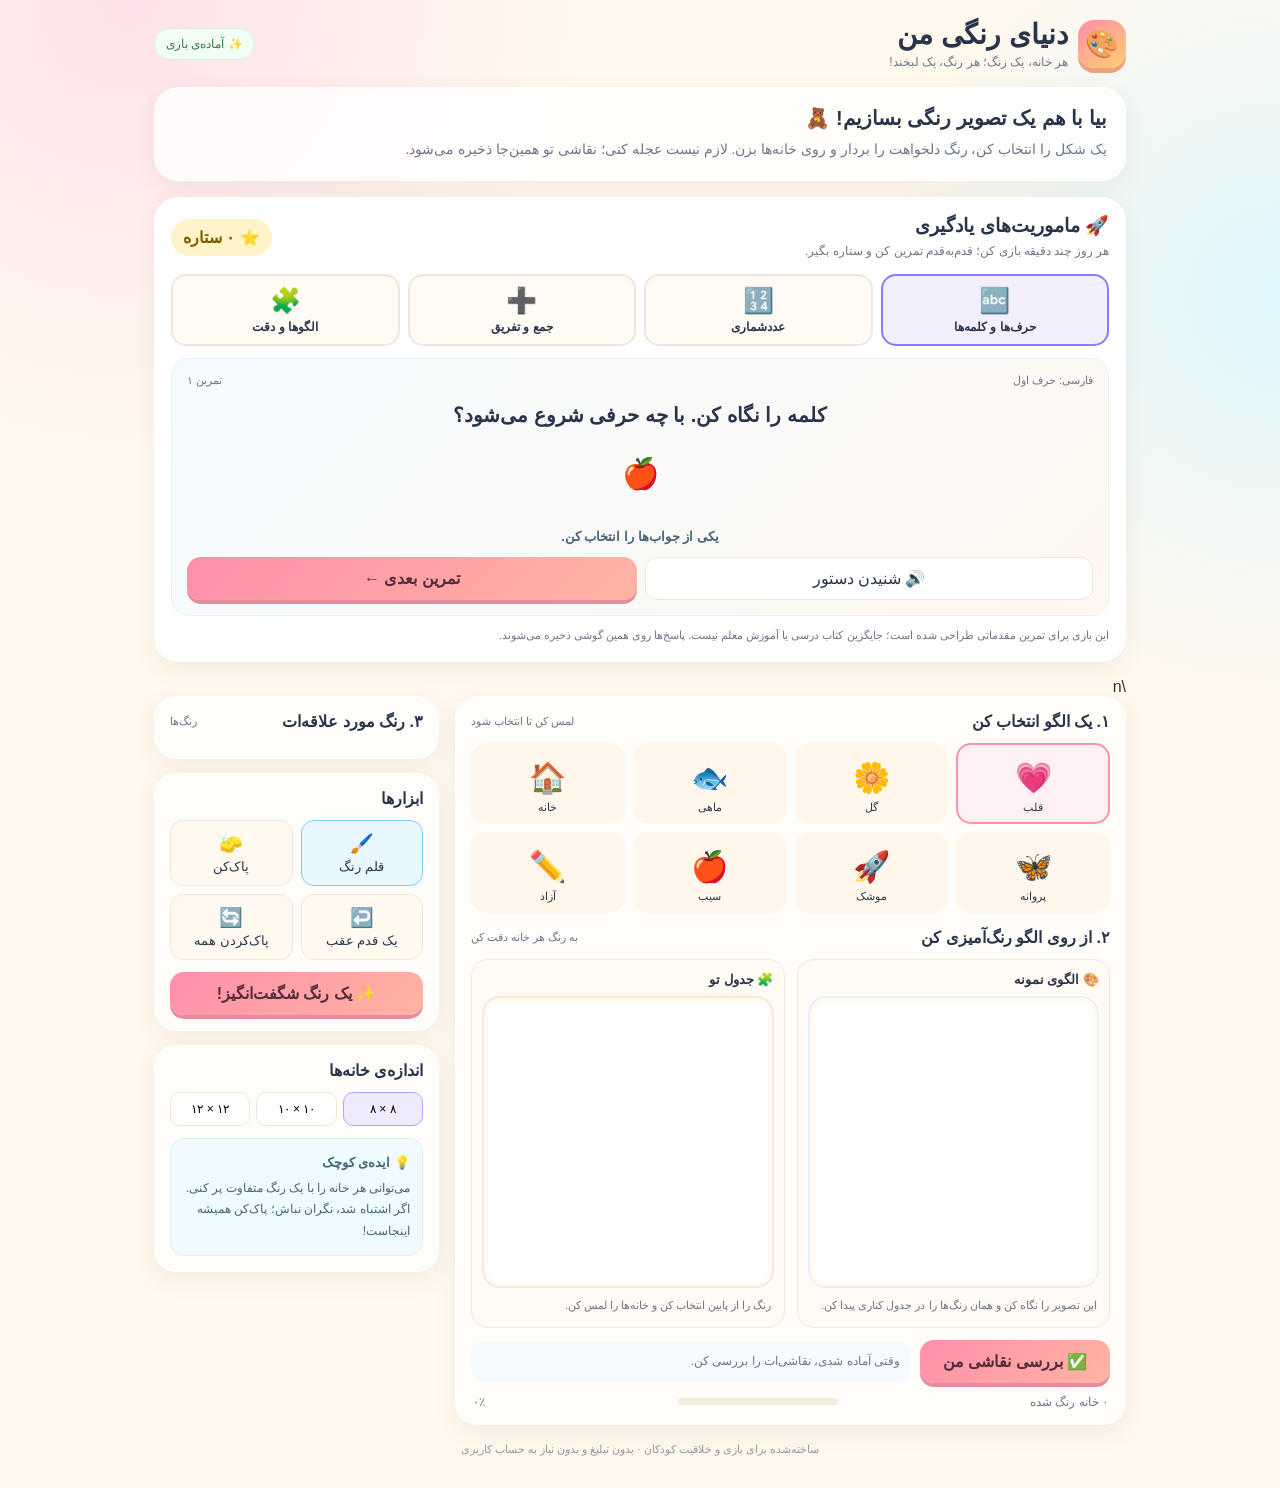
==== index.html @ 8be28f13 "Add first-grade learning missions and feedback" ====
<!doctype html>
<html lang="fa" dir="rtl">
<head>
<meta charset="utf-8">
<meta name="viewport" content="width=device-width,initial-scale=1,viewport-fit=cover">
<meta name="theme-color" content="#fff6e8">
<meta name="description" content="بازی رنگ‌آمیزی پیکسلی برای کودکان؛ ساده، رایگان و قابل استفاده روی گوشی.">
<link rel="manifest" href="./manifest.webmanifest">
<title>دنیای رنگی من | بازی رنگ‌آمیزی</title>
<style>
:root{--ink:#29334a;--muted:#6c7588;--paper:#fffdf8;--pink:#ff7c9c;--yellow:#ffd166;--blue:#70d6ff;--mint:#9be7c4;--purple:#b8a1ff;--line:#f0e6d8;--shadow:0 8px 26px #493d2410}
*{box-sizing:border-box}html{background:#fff6e8}body{margin:0;color:var(--ink);font-family:Tahoma,"Arial",sans-serif;background:radial-gradient(circle at 10% 0%,#ffe2e9 0,transparent 28rem),radial-gradient(circle at 100% 20%,#dff7ff 0,transparent 25rem),#fff8ed;min-height:100vh}
button{font:inherit;cursor:pointer;touch-action:manipulation}button:focus-visible{outline:3px solid #4d9eff;outline-offset:3px}.app{max-width:1000px;margin:auto;padding:18px 14px 32px}
header{display:flex;align-items:center;justify-content:space-between;gap:12px;margin-bottom:18px}.brand{display:flex;align-items:center;gap:10px}.logo{width:48px;height:48px;border-radius:16px;background:linear-gradient(145deg,#ff8eaa,#ffcf70);display:grid;place-items:center;font-size:27px;box-shadow:0 5px 0 #e9a47e}.brand h1{font-size:clamp(19px,4vw,28px);margin:0 0 4px}.brand p{margin:0;font-size:12px;color:var(--muted)}.saved{border:1px solid #d7efdf;background:#f1fff5;color:#35764a;border-radius:999px;padding:8px 11px;font-size:12px;white-space:nowrap}
.hero{background:#ffffffcf;border:1px solid #fff;box-shadow:var(--shadow);border-radius:24px;padding:18px;margin-bottom:16px}.hero h2{margin:0 0 7px;font-size:20px}.hero p{margin:0;color:var(--muted);font-size:14px;line-height:1.8}
.layout{display:grid;grid-template-columns:minmax(0,1fr) 285px;gap:16px;align-items:start}.panel{background:#fffdf9;border:1px solid #fff;box-shadow:var(--shadow);border-radius:22px;padding:15px}.canvas-panel{min-width:0}.section-head{display:flex;align-items:center;justify-content:space-between;gap:8px;margin-bottom:12px}.section-head h3{margin:0;font-size:16px}.small-note{font-size:11px;color:var(--muted)}
.templates{display:grid;grid-template-columns:repeat(4,minmax(0,1fr));gap:8px;margin-bottom:15px}.template{border:2px solid transparent;background:#fff7eb;border-radius:15px;padding:8px 4px;color:var(--ink);min-width:0}.template.active{border-color:#ff91ac;background:#fff0f4}.template .preview{display:grid;place-items:center;font-size:30px;height:42px}.template span{display:block;font-size:11px;margin-top:3px}
.board-wrap{width:min(100%,520px);margin:0 auto;background:#fff;border:2px solid #f4e8da;border-radius:18px;padding:8px;box-shadow:inset 0 0 0 4px #fffaf2}.board{display:grid;grid-template-columns:repeat(8,minmax(0,1fr));gap:3px;aspect-ratio:1;width:100%;touch-action:manipulation;user-select:none}.cell{border:1px solid #e9e5df;border-radius:4px;background:#fff;min-width:0;min-height:0;padding:0;transition:background-color .12s}.cell:active{transform:scale(.94)}.board.grid-10{grid-template-columns:repeat(10,minmax(0,1fr))}.board.grid-12{grid-template-columns:repeat(12,minmax(0,1fr))}.board.grid-12 .cell{border-radius:2px}
.status-row{display:flex;align-items:center;justify-content:space-between;gap:8px;margin:12px 2px 0;color:var(--muted);font-size:12px}.progress{height:7px;background:#f4ecdf;border-radius:99px;overflow:hidden;flex:1;max-width:160px}.progress span{display:block;height:100%;width:0;background:linear-gradient(90deg,#ff8ca7,#ffd166);border-radius:99px;transition:width .2s}
.side{display:grid;gap:14px}.palette{display:grid;grid-template-columns:repeat(4,1fr);gap:9px}.swatch{aspect-ratio:1;border:3px solid #fff;box-shadow:0 0 0 1px #e8e1d7;border-radius:14px;position:relative}.swatch.selected{box-shadow:0 0 0 3px var(--ink);transform:translateY(-2px)}.swatch.selected:after{content:"✓";position:absolute;inset:0;display:grid;place-items:center;font-size:20px;font-weight:bold;color:#fff;text-shadow:0 1px 4px #0008}.swatch.light.selected:after{color:#29334a;text-shadow:none}
.tools{display:grid;grid-template-columns:1fr 1fr;gap:8px}.tool{border:1px solid var(--line);background:#fff9f0;border-radius:13px;padding:11px 7px;font-size:13px;color:var(--ink)}.tool.active{background:#e9f8ff;border-color:#7acdf0}.tool .ico{font-size:19px;display:block;margin-bottom:4px}.primary{border:0;background:linear-gradient(135deg,#ff8fab,#ffb4a2);color:#542b3b;font-weight:bold;border-radius:14px;padding:12px;width:100%;box-shadow:0 4px 0 #e58c9e}.primary:active{transform:translateY(2px);box-shadow:0 2px 0 #e58c9e}.secondary{border:1px solid var(--line);background:#fff;border-radius:12px;padding:10px;color:var(--ink)}.difficulty{display:flex;gap:6px}.difficulty button{flex:1;padding:9px 3px;border:1px solid var(--line);background:#fff;border-radius:10px;font-size:12px}.difficulty button.active{background:#f0eaff;border-color:#b8a1ff}.tip{background:#f0fbff;border:1px solid #d9f1fa;border-radius:14px;padding:12px;font-size:12px;line-height:1.8;color:#426578}.tip b{display:block;font-size:13px;margin-bottom:3px}
.challenge-layout{display:grid;grid-template-columns:1fr 1fr;gap:12px;align-items:start}.sample-card,.puzzle-card{background:#fffaf3;border:1px solid #f2e7d9;border-radius:16px;padding:10px;min-width:0}.sample-title{font-size:13px;font-weight:bold;margin:2px 0 9px}.sample-card p,.puzzle-card p{font-size:11px;line-height:1.7;color:var(--muted);margin:8px 2px 2px}.sample-wrap{background:#fff;border-color:#e6f0ff}.sample-wrap .board{pointer-events:none}.check-row{display:grid;grid-template-columns:minmax(0,190px) 1fr;gap:10px;align-items:center;margin-top:12px}.check-row #checkResult{font-size:12px;line-height:1.7;color:var(--muted);background:#f6fbff;border-radius:12px;padding:10px}.check-row .primary{width:auto}@media(max-width:520px){.challenge-layout{grid-template-columns:1fr}.check-row{grid-template-columns:1fr}.check-row .primary{width:100%}}
footer{text-align:center;font-size:11px;color:#9296a3;margin-top:18px}
@media(max-width:760px){.app{padding:12px 10px 25px}.layout{grid-template-columns:1fr}.side{grid-template-columns:1fr 1fr}.side .panel:first-child{grid-column:1/-1}.palette{grid-template-columns:repeat(8,minmax(0,1fr));gap:7px}.swatch{border-radius:10px}.panel{padding:12px}.hero{padding:15px}.templates{grid-template-columns:repeat(4,minmax(0,1fr))}.brand p{font-size:11px}.saved{font-size:11px;padding:7px 9px}}
@media(max-width:390px){.side{grid-template-columns:1fr}.side .panel:first-child{grid-column:auto}.palette{grid-template-columns:repeat(6,minmax(0,1fr))}.logo{width:42px;height:42px}.saved{white-space:normal;text-align:center;max-width:105px}}
@media(prefers-reduced-motion:reduce){*{transition:none!important}}

.learning{background:#fff;border:1px solid #fff;box-shadow:var(--shadow);border-radius:24px;padding:16px;margin-bottom:16px}
.learning-top{display:flex;align-items:center;justify-content:space-between;gap:10px;margin-bottom:12px}
.learning-top h2{font-size:19px;margin:0 0 4px}.learning-top p{font-size:12px;line-height:1.7;color:var(--muted);margin:0}
.star-count{background:#fff3c9;color:#795b00;border-radius:999px;padding:9px 12px;font-weight:bold;white-space:nowrap}
.activity-tabs{display:grid;grid-template-columns:repeat(4,minmax(0,1fr));gap:8px;margin:12px 0}
.activity-tab{border:2px solid #eee7dc;background:#fffaf3;border-radius:15px;padding:10px 5px;color:var(--ink);font-weight:bold;font-size:12px;min-width:0}
.activity-tab span{display:block;font-size:25px;margin-bottom:5px}.activity-tab.active{border-color:#8b7bff;background:#f3efff}
.activity-box{border-radius:18px;background:linear-gradient(135deg,#f4fbff,#fff7f0);padding:15px;border:1px solid #e7f1f7}
.activity-meta{display:flex;justify-content:space-between;gap:8px;color:var(--muted);font-size:11px;margin-bottom:10px}
.activity-question{font-size:20px;line-height:1.8;font-weight:bold;text-align:center;margin:8px 0 12px}
.activity-visual{min-height:58px;display:flex;justify-content:center;align-items:center;flex-wrap:wrap;gap:5px;font-size:30px;margin:8px auto 14px}
.activity-options{display:grid;grid-template-columns:repeat(3,minmax(0,1fr));gap:9px}
.answer-option{border:2px solid #e6e8f2;background:white;border-radius:14px;min-height:54px;padding:9px 5px;font-size:18px;font-weight:bold;color:var(--ink)}
.answer-option:disabled{opacity:1}.answer-option.correct{background:#e3f8e9;border-color:#55b878}.answer-option.incorrect{background:#fff0ed;border-color:#ff9a86}
.activity-feedback{min-height:40px;text-align:center;font-size:13px;font-weight:bold;line-height:1.8;padding:8px 2px;color:#426578}
.activity-actions{display:flex;gap:8px}.activity-actions button{flex:1}
.learning-foot{font-size:11px;line-height:1.8;color:var(--muted);margin-top:10px}
@media(max-width:520px){.learning{padding:12px}.activity-tabs{grid-template-columns:repeat(2,minmax(0,1fr))}.activity-question{font-size:18px}.activity-options{gap:6px}.answer-option{font-size:16px}.learning-top h2{font-size:17px}.star-count{font-size:12px;padding:8px}}
\n</style>
</head>
<body>
<div class="app">
<header><div class="brand"><div class="logo" aria-hidden="true">🎨</div><div><h1>دنیای رنگی من</h1><p>هر خانه، یک رنگ؛ هر رنگ، یک لبخند!</p></div></div><div class="saved" id="saveStatus" aria-live="polite">✨ آماده‌ی بازی</div></header>
<section class="hero"><h2>بیا با هم یک تصویر رنگی بسازیم! 🧸</h2><p>یک شکل را انتخاب کن، رنگ دلخواهت را بردار و روی خانه‌ها بزن. لازم نیست عجله کنی؛ نقاشی تو همین‌جا ذخیره می‌شود.</p></section>

<section class="learning" aria-labelledby="learnTitle">
 <div class="learning-top"><div><h2 id="learnTitle">🚀 ماموریت‌های یادگیری</h2><p>هر روز چند دقیقه بازی کن؛ قدم‌به‌قدم تمرین کن و ستاره بگیر.</p></div><div class="star-count" id="starCount" aria-live="polite">⭐ ۰ ستاره</div></div>
 <div class="activity-tabs" role="group" aria-label="انتخاب بازی آموزشی">
  <button class="activity-tab active" data-activity="letters"><span>🔤</span>حرف‌ها و کلمه‌ها</button>
  <button class="activity-tab" data-activity="count"><span>🔢</span>عددشماری</button>
  <button class="activity-tab" data-activity="math"><span>➕</span>جمع و تفریق</button>
  <button class="activity-tab" data-activity="pattern"><span>🧩</span>الگوها و دقت</button>
 </div>
 <div class="activity-box">
  <div class="activity-meta"><span id="activityName">فارسی: حرف اول</span><span id="roundText">تمرین ۱</span></div>
  <div class="activity-question" id="activityQuestion">کلمه را نگاه کن. با چه حرفی شروع می‌شود؟</div>
  <div class="activity-visual" id="activityVisual" aria-hidden="true">🍎</div>
  <div class="activity-options" id="activityOptions"></div>
  <div class="activity-feedback" id="activityFeedback" aria-live="polite">یکی از جواب‌ها را انتخاب کن.</div>
  <div class="activity-actions"><button class="secondary" id="speakBtn">🔊 شنیدن دستور</button><button class="primary" id="nextActivityBtn" disabled>تمرین بعدی ←</button></div>
 </div>
 <div class="learning-foot">این بازی برای تمرین مقدماتی طراحی شده است؛ جایگزین کتاب درسی یا آموزش معلم نیست. پاسخ‌ها روی همین گوشی ذخیره می‌شوند.</div>
</section>
\n<div class="layout">
<main class="panel canvas-panel">
<div class="section-head"><h3>۱. یک الگو انتخاب کن</h3><span class="small-note">لمس کن تا انتخاب شود</span></div>
<div class="templates" id="templates">
<button class="template active" data-pattern="heart"><span class="preview">💗</span><span>قلب</span></button>
<button class="template" data-pattern="flower"><span class="preview">🌼</span><span>گل</span></button>
<button class="template" data-pattern="fish"><span class="preview">🐟</span><span>ماهی</span></button>
<button class="template" data-pattern="house"><span class="preview">🏠</span><span>خانه</span></button>
<button class="template" data-pattern="butterfly"><span class="preview">🦋</span><span>پروانه</span></button>
<button class="template" data-pattern="rocket"><span class="preview">🚀</span><span>موشک</span></button>
<button class="template" data-pattern="apple"><span class="preview">🍎</span><span>سیب</span></button>
<button class="template" data-pattern="free"><span class="preview">✏️</span><span>آزاد</span></button>
</div>
<div class="section-head"><h3>۲. از روی الگو رنگ‌آمیزی کن</h3><span class="small-note">به رنگ هر خانه دقت کن</span></div>
<div class="challenge-layout">
 <section class="sample-card"><div class="sample-title">🎨 الگوی نمونه</div><div class="board-wrap sample-wrap"><div class="board" id="sampleBoard" aria-label="الگوی رنگی نمونه"></div></div><p>این تصویر را نگاه کن و همان رنگ‌ها را در جدول کناری پیدا کن.</p></section>
 <section class="puzzle-card"><div class="sample-title">🧩 جدول تو</div><div class="board-wrap"><div class="board" id="board" role="group" aria-label="شبکه رنگ‌آمیزی"></div></div><p>رنگ را از پایین انتخاب کن و خانه‌ها را لمس کن.</p></section>
</div>
<div class="check-row"><button class="primary" id="checkBtn">✅ بررسی نقاشی من</button><div id="checkResult" aria-live="polite">وقتی آماده شدی، نقاشی‌ات را بررسی کن.</div></div>
<div class="status-row"><span id="countText">۰ خانه رنگ شده</span><div class="progress" aria-label="درصد رنگ‌آمیزی"><span id="progress"></span></div><span id="percent">۰٪</span></div>
</main>
<aside class="side">
<section class="panel"><div class="section-head"><h3>۳. رنگ مورد علاقه‌ات</h3><span class="small-note">رنگ‌ها</span></div><div class="palette" id="palette"></div></section>
<section class="panel"><div class="section-head"><h3>ابزارها</h3></div><div class="tools">
<button class="tool active" id="paintTool"><span class="ico">🖌️</span>قلم رنگ</button>
<button class="tool" id="eraserTool"><span class="ico">🧽</span>پاک‌کن</button>
<button class="tool" id="undoBtn"><span class="ico">↩️</span>یک قدم عقب</button>
<button class="tool" id="resetBtn"><span class="ico">🔄</span>پاک‌کردن همه</button>
</div><div style="height:12px"></div><button class="primary" id="surpriseBtn">✨ یک رنگ شگفت‌انگیز!</button></section>
<section class="panel"><div class="section-head"><h3>اندازه‌ی خانه‌ها</h3></div><div class="difficulty" id="sizes"><button data-size="8" class="active">۸ × ۸</button><button data-size="10">۱۰ × ۱۰</button><button data-size="12">۱۲ × ۱۲</button></div><div style="height:12px"></div><div class="tip"><b>💡 ایده‌ی کوچک</b>می‌توانی هر خانه را با یک رنگ متفاوت پر کنی. اگر اشتباه شد، نگران نباش؛ پاک‌کن همیشه اینجاست!</div></section>
</aside>
</div>
<footer>ساخته‌شده برای بازی و خلاقیت کودکان · بدون تبلیغ و بدون نیاز به حساب کاربری</footer>
</div>
<script>
(function(){
'use strict';
const colors=[['#ff5d73','قرمز'],['#ff914d','نارنجی'],['#ffd166','زرد'],['#70d6a3','سبز'],['#4ecdc4','فیروزه‌ای'],['#65a9ff','آبی'],['#8b7bff','بنفش'],['#ff8fc7','صورتی'],['#a66b45','قهوه‌ای'],['#29334a','سرمه‌ای'],['#ffffff','سفید'],['#b8c0cc','خاکستری']];
const $=id=>document.getElementById(id), board=$('board');
let size=8, pattern='heart', selected=colors[0][0], erasing=false, cells=[], history=[], currentMask=[], targetColors=[];
const key='kidsColoringGame.v1';
const patterns={
heart:['..XX..XX.','XXXXXXXXX','.XXXXXXX.','..XXXXX..','...XXX...','....X....'],
flower:['...X....','..XXX...','.XXXXX..','..XXX...','...X....','..XXX...','..X.X...'],
fish:['...XX...','..XXXXXX','.XXXXXXXX','XXXXXXXXX','.XXXXXXXX','..XXXXXX','...XX...'],
house:['...XX...','..XXXX..','.XXXXXX.','XXXXXXXX','XX.XX.XX','XX.XX.XX','XXXXXXXX'],
butterfly:['XX....XX.','XXX..XXX.','.XXXXXX..','..XXXX...','.XXXXXX..','XXX..XXX.','XX....XX.'],
rocket:['...XX...','..XXXX..','..XXXX..','..XXXX..','..XXXX..','.XXXXXX.','XX.XX.XX'],
apple:['..XXXX..','.XXXXXX.','XXXXXXXX','XXXXXXXX','.XXXXXX.','..XXXX..','...XX...']
};
function makeMask(name,n){
 const mask=Array(n*n).fill(false);
 if(name==='free')return mask;
 const rows=patterns[name]||patterns.heart, h=rows.length, w=Math.max(...rows.map(r=>r.length));
 const scale=Math.min((n-2)/h,(n-2)/w), hh=Math.max(1,Math.round(h*scale)), ww=Math.max(1,Math.round(w*scale));
 const top=Math.floor((n-hh)/2), left=Math.floor((n-ww)/2);
 for(let y=0;y<hh;y++)for(let x=0;x<ww;x++){
  const sy=Math.min(h-1,Math.floor(y*h/hh)),sx=Math.min(w-1,Math.floor(x*w/ww));
  if(rows[sy][sx]==='X')mask[(top+y)*n+left+x]=true;
 }
 return mask;
}
function targetColor(name,x,y,n,inside){
 if(!inside)return '#fff0df';
 const u=x/(n-1),v=y/(n-1);
 if(name==='heart')return v<.34?'#ff8fc7':'#ff5d73';
 if(name==='flower'){if(v>.65)return '#70d6a3';if(v>.28&&v<.58&&u>.34&&u<.66)return '#ffd166';return '#ff8fc7'}
 if(name==='fish'){if(u<.24)return '#ff914d';if(v>.35&&v<.58&&u>.48)return '#65a9ff';return '#4ecdc4'}
 if(name==='house'){if(v<.34)return '#ff5d73';if(v>.68&&u>.38&&u<.63)return '#a66b45';if(v>.38&&((u>.18&&u<.36)||(u>.66&&u<.84)))return '#65a9ff';return '#ffd166'}
 if(name==='butterfly'){if(u>.42&&u<.58)return '#ffd166';return v<.5?'#b8a1ff':'#ff8fc7'}
 if(name==='rocket'){if(v<.22)return '#ff5d73';if(v>.78)return '#ff914d';return '#65a9ff'}
 if(name==='apple'){if(v<.22&&u>.42&&u<.64)return '#70d6a3';if(v<.2)return '#a66b45';return '#ff5d73'}
 return '#ffffff';
}
function baseColor(i){return pattern==='free'||currentMask[i]?'#ffffff':'#fff0df'}
function baseBorder(i){return pattern==='free'||currentMask[i]?'#e9e5df':'#f5e5d2'}
function buildBoard(restore){
 size=Number(size);board.innerHTML='';board.className='board'+(size===10?' grid-10':size===12?' grid-12':'');
 const sample=$('sampleBoard');sample.innerHTML='';sample.className='board'+(size===10?' grid-10':size===12?' grid-12':'');
 const mask=makeMask(pattern,size), stored=restore?loadSaved():null;currentMask=mask;
 targetColors=Array.from({length:size*size},(_,i)=>targetColor(pattern,i%size,Math.floor(i/size),size,mask[i]));
 for(let i=0;i<size*size;i++){const s=document.createElement('div');s.className='cell';s.style.backgroundColor=targetColors[i];s.style.borderColor=mask[i]?'#ffffff':'#f5e5d2';sample.appendChild(s);}
 cells=Array(size*size).fill('#ffffff');
 if(stored&&stored.size===size&&stored.pattern===pattern&&stored.cells.length===cells.length)cells=stored.cells;
 for(let i=0;i<size*size;i++){
  const b=document.createElement('button');b.type='button';b.className='cell';b.dataset.i=i;
  b.setAttribute('aria-label','خانه '+(i+1)+(mask[i]?' از الگوی شکل':''));
  b.style.backgroundColor=cells[i]!=='#ffffff'?cells[i]:baseColor(i);b.style.borderColor=cells[i]!=='#ffffff'?'#ffffff':baseBorder(i);
  b.addEventListener('click',()=>paint(i));board.appendChild(b);
 }
 updateStats();save(false);
}
function paint(i){
 const next=erasing?'#ffffff':selected, old=cells[i];if(old===next)return;
 history.push({i,old});if(history.length>100)history.shift();
 cells[i]=next;const el=board.children[i];el.style.backgroundColor=next==='#ffffff'?baseColor(i):next;el.style.borderColor=next==='#ffffff'?baseBorder(i):'#ffffff';
 updateStats();save(true);
}
function updateStats(){
 const n=cells.filter(c=>c!=='#ffffff').length,p=Math.round(n/cells.length*100);
 $('countText').textContent=n.toLocaleString('fa-IR')+' خانه رنگ شده';
 $('percent').textContent=p.toLocaleString('fa-IR')+'٪';$('progress').style.width=p+'%';
}
function save(show){try{localStorage.setItem(key,JSON.stringify({size,pattern,cells}));if(show)$('saveStatus').textContent='💾 نقاشی ذخیره شد';}catch(e){$('saveStatus').textContent='نقاشی آماده است';}}
function loadSaved(){try{return JSON.parse(localStorage.getItem(key)||'null')}catch(e){return null}}
function setPattern(name){
 pattern=name;document.querySelectorAll('.template').forEach(b=>b.classList.toggle('active',b.dataset.pattern===name));
 history=[];buildBoard(false);
}
function chooseColor(hex){
 selected=hex;erasing=false;$('paintTool').classList.add('active');$('eraserTool').classList.remove('active');
 document.querySelectorAll('.swatch').forEach(b=>b.classList.toggle('selected',b.dataset.color===hex));
}
colors.forEach((c,i)=>{const b=document.createElement('button');b.className='swatch'+(i===10?' light':'');b.style.backgroundColor=c[0];b.dataset.color=c[0];b.title=c[1];b.setAttribute('aria-label','رنگ '+c[1]);b.addEventListener('click',()=>chooseColor(c[0]));$('palette').appendChild(b)});
document.querySelectorAll('.template').forEach(b=>b.addEventListener('click',()=>setPattern(b.dataset.pattern)));
$('paintTool').addEventListener('click',()=>{erasing=false;$('paintTool').classList.add('active');$('eraserTool').classList.remove('active')});
$('eraserTool').addEventListener('click',()=>{erasing=true;$('eraserTool').classList.add('active');$('paintTool').classList.remove('active')});
$('undoBtn').addEventListener('click',()=>{const last=history.pop();if(!last)return;cells[last.i]=last.old;const el=board.children[last.i];el.style.backgroundColor=last.old==='#ffffff'?baseColor(last.i):last.old;el.style.borderColor=last.old==='#ffffff'?baseBorder(last.i):'#ffffff';updateStats();save(true)});
$('resetBtn').addEventListener('click',()=>{if(!confirm('همه‌ی رنگ‌ها پاک شوند؟'))return;history=[];cells=Array(size*size).fill('#ffffff');Array.from(board.children).forEach((el,i)=>{el.style.backgroundColor=baseColor(i);el.style.borderColor=baseBorder(i)});updateStats();save(true)});
$('checkBtn').addEventListener('click',()=>{
 if(pattern==='free'){$('checkResult').textContent='برای تمرین با الگوی رنگی، یکی از شکل‌ها را انتخاب کن.';return}
 let correct=0,total=0,wrong=[];
 for(let i=0;i<cells.length;i++){if(!currentMask[i])continue;total++;if(cells[i].toLowerCase()===targetColors[i].toLowerCase())correct++;else wrong.push(i)}
 const pct=total?Math.round(correct/total*100):0;
 $('checkResult').textContent=pct===100?'آفرین! 🎉 همه‌ی خانه‌ها دقیقاً مثل الگو هستند!':('خیلی خوب تلاش کردی! '+correct.toLocaleString('fa-IR')+' خانه از '+total.toLocaleString('fa-IR')+' خانه درست است ('+pct.toLocaleString('fa-IR')+'٪). خانه‌های '+wrong.length.toLocaleString('fa-IR')+'تایی را دوباره با نمونه مقایسه کن.');
 wrong.forEach(i=>{const el=board.children[i];el.style.outline='2px solid #ff8c42';el.style.outlineOffset='-2px'});setTimeout(()=>Array.from(board.children).forEach(el=>el.style.outline=''),1800);
});
$('surpriseBtn').addEventListener('click',()=>{const c=colors[Math.floor(Math.random()*colors.length)][0];chooseColor(c);$('saveStatus').textContent='🎉 رنگ تازه انتخاب شد!'});
document.querySelectorAll('#sizes button').forEach(b=>b.addEventListener('click',()=>{size=Number(b.dataset.size);document.querySelectorAll('#sizes button').forEach(x=>x.classList.toggle('active',x===b));history=[];buildBoard(false)}));

/* Learning activities: Persian letters, number sense, early arithmetic and patterns. */
const activityData={
 letters:[
  {q:'کلمه با چه حرفی شروع می‌شود؟',visual:'🍎 سیب',options:['س','م','ب'],answer:'س',explain:'آفرین! سیب با حرف «س» شروع می‌شود.'},
  {q:'کلمه با چه حرفی شروع می‌شود؟',visual:'🌙 ماه',options:['خ','م','گ'],answer:'م',explain:'درست است؛ ماه با «م» شروع می‌شود.'},
  {q:'کلمه با چه حرفی شروع می‌شود؟',visual:'🌹 گل',options:['گ','آ','ن'],answer:'گ',explain:'عالی! گل با «گ» شروع می‌شود.'},
  {q:'کلمه با چه حرفی شروع می‌شود؟',visual:'🏠 خانه',options:['خ','د','س'],answer:'خ',explain:'درست است؛ خانه با «خ» شروع می‌شود.'},
  {q:'کلمه با چه حرفی شروع می‌شود؟',visual:'💧 آب',options:['ا','ب','م'],answer:'ا',explain:'آفرین! آب با صدای آغازین «آ» نوشته می‌شود.'},
  {q:'کلمه با چه حرفی شروع می‌شود؟',visual:'🍌 موز',options:['ز','م','و'],answer:'م',explain:'درست است؛ موز با «م» شروع می‌شود.'}
 ],
 count:[
  {q:'چند تا ستاره می‌بینی؟',visual:'⭐ ⭐ ⭐',options:['۲','۳','۴'],answer:'۳',explain:'بیا بشماریم: یک، دو، سه؛ پس جواب ۳ است.'},
  {q:'چند تا سیب می‌بینی؟',visual:'🍎 🍎 🍎 🍎',options:['۳','۵','۴'],answer:'۴',explain:'چهار سیب داریم. یکی‌یکی شمردیم.'},
  {q:'چند تا ماهی می‌بینی؟',visual:'🐟 🐟',options:['۱','۲','۳'],answer:'۲',explain:'درست است؛ دو ماهی داریم.'},
  {q:'چند تا گل می‌بینی؟',visual:'🌼 🌼 🌼 🌼 🌼',options:['۵','۴','۶'],answer:'۵',explain:'آفرین! پنج گل را شمردی.'},
  {q:'چند تا توپ می‌بینی؟',visual:'⚽ ⚽ ⚽ ⚽ ⚽ ⚽',options:['۶','۵','۷'],answer:'۶',explain:'درست است؛ شش توپ داریم.'},
  {q:'چند تا قلب می‌بینی؟',visual:'❤️ ❤️ ❤️ ❤️',options:['۲','۴','۳'],answer:'۴',explain:'چهار قلب؛ عالی شمردی!'}
 ],
 math:[
  {q:'۲ + ۱ چند می‌شود؟',visual:'🍓 🍓  +  🍓',options:['۲','۳','۴'],answer:'۳',explain:'دو توت داریم و یکی دیگر اضافه می‌کنیم؛ می‌شود سه.'},
  {q:'۳ + ۲ چند می‌شود؟',visual:'🐞 🐞 🐞  +  🐞 🐞',options:['۴','۵','۶'],answer:'۵',explain:'سه تا را با دو تای دیگر می‌شماریم: چهار، پنج.'},
  {q:'۴ − ۱ چند می‌شود؟',visual:'🎈 🎈 🎈 🎈  →  🎈',options:['۲','۳','۴'],answer:'۳',explain:'از چهار بادکنک یکی را کم کنیم، سه تا می‌ماند.'},
  {q:'۵ − ۲ چند می‌شود؟',visual:'🍪 🍪 🍪 🍪 🍪',options:['۲','۳','۴'],answer:'۳',explain:'پنج شیرینی داریم؛ دو تا را کنار می‌گذاریم، سه تا می‌ماند.'},
  {q:'۱ + ۳ چند می‌شود؟',visual:'🧸 + 🧸 🧸 🧸',options:['۳','۴','۵'],answer:'۴',explain:'یک عروسک به‌اضافه سه عروسک می‌شود چهار.'},
  {q:'۶ − ۲ چند می‌شود؟',visual:'🐠 🐠 🐠 🐠 🐠 🐠',options:['۳','۴','۵'],answer:'۴',explain:'شش ماهی بود؛ دو تا کم شد و چهار تا ماند.'}
 ],
 pattern:[
  {q:'جای خالی را پیدا کن. بعد از چه چیزی می‌آید؟',visual:'🔴 🔵 🔴 🔵 ❓',options:['🔴','🔵','🟢'],answer:'🔴',explain:'قرمز و آبی یکی‌درمیان تکرار می‌شوند؛ بعدی قرمز است.'},
  {q:'الگو را ادامه بده.',visual:'🐱 🐶 🐱 🐶 ❓',options:['🐱','🐶','🐰'],answer:'🐱',explain:'گربه، سگ، گربه، سگ؛ پس بعدی گربه است.'},
  {q:'کدام شکل بعدی است؟',visual:'⭐ ⭐ 🌙 ⭐ ⭐ ❓',options:['🌙','⭐','☀️'],answer:'🌙',explain:'دو ستاره و یک ماه تکرار می‌شود؛ پس ماه می‌آید.'},
  {q:'الگو را کامل کن.',visual:'🍎 🍎 🍐 🍎 🍎 ❓',options:['🍎','🍐','🍌'],answer:'🍐',explain:'دو سیب و یک گلابی تکرار می‌شود؛ بعدی گلابی است.'},
  {q:'به ترتیب رنگ‌ها دقت کن.',visual:'🟡 🟢 🟡 🟢 ❓',options:['🟢','🟡','🔵'],answer:'🟡',explain:'زرد و سبز یکی‌درمیان می‌آیند؛ بعدی زرد است.'},
  {q:'چه چیزی جای خالی را پر می‌کند؟',visual:'🔺 🔵 🔺 🔵 ❓',options:['🔺','🔵','🟦'],answer:'🔺',explain:'مثلث و دایره یکی‌درمیان تکرار می‌شوند؛ بعدی مثلث است.'}
 ]
};
let activeActivity='letters', activityIndex=0, activityAnswered=false;
let learningProgress={stars:0,done:0};
try{learningProgress=Object.assign(learningProgress,JSON.parse(localStorage.getItem('kidsLearningProgress.v1')||'{}'))}catch(e){}
function shuffleOptions(arr){return arr.slice().sort(()=>Math.random()-.5)}
function saveLearning(){try{localStorage.setItem('kidsLearningProgress.v1',JSON.stringify(learningProgress))}catch(e){} $('starCount').textContent='⭐ '+Number(learningProgress.stars||0).toLocaleString('fa-IR')+' ستاره'}
function renderActivity(){
 const list=activityData[activeActivity];activityIndex=activityIndex%list.length;activityAnswered=false;
 const item=list[activityIndex];$('activityName').textContent=({letters:'فارسی: حرف و کلمه',count:'ریاضی: عددشماری',math:'ریاضی: جمع و تفریق',pattern:'دقت: الگوها'})[activeActivity];
 $('roundText').textContent='تمرین '+(activityIndex+1).toLocaleString('fa-IR')+' از '+list.length.toLocaleString('fa-IR');
 $('activityQuestion').textContent=item.q;$('activityVisual').textContent=item.visual;$('activityFeedback').textContent='با دقت نگاه کن و جواب درست را انتخاب کن.';$('nextActivityBtn').disabled=true;
 const wrap=$('activityOptions');wrap.innerHTML='';
 shuffleOptions(item.options).forEach(option=>{const b=document.createElement('button');b.className='answer-option';b.textContent=option;b.addEventListener('click',()=>answerActivity(b,option,item));wrap.appendChild(b)});
}
function answerActivity(button,option,item){
 if(activityAnswered)return;activityAnswered=true;
 const correct=option===item.answer;
 Array.from($('activityOptions').children).forEach(b=>{b.disabled=true;if(b.textContent===item.answer)b.classList.add('correct');else if(b===button&&!correct)b.classList.add('incorrect')});
 if(correct){learningProgress.stars=Number(learningProgress.stars||0)+1;learningProgress.done=Number(learningProgress.done||0)+1;$('activityFeedback').textContent=item.explain+' ⭐ یک ستاره گرفتی!';}
 else{$('activityFeedback').textContent='اشکالی ندارد؛ جواب درست «'+item.answer+'» است. '+item.explain;}
 saveLearning();$('nextActivityBtn').disabled=false;
}
document.querySelectorAll('.activity-tab').forEach(b=>b.addEventListener('click',()=>{activeActivity=b.dataset.activity;document.querySelectorAll('.activity-tab').forEach(x=>x.classList.toggle('active',x===b));activityIndex=0;renderActivity()}));
$('nextActivityBtn').addEventListener('click',()=>{activityIndex=(activityIndex+1)%activityData[activeActivity].length;renderActivity()});
$('speakBtn').addEventListener('click',()=>{const textToSay=$('activityQuestion').textContent+' '+$('activityVisual').textContent; if('speechSynthesis' in window){try{window.speechSynthesis.cancel();const utterance=new SpeechSynthesisUtterance(textToSay);utterance.lang='fa-IR';utterance.rate=.82;window.speechSynthesis.speak(utterance);$('activityFeedback').textContent='دستور با صدای دستگاه پخش می‌شود؛ اگر صدایی نشنیدی، از متن کمک بگیر.'}catch(e){$('activityFeedback').textContent='خواندن صوتی در این دستگاه پشتیبانی نمی‌شود؛ دستور روی صفحه است.'}}else{$('activityFeedback').textContent='خواندن صوتی در این دستگاه پشتیبانی نمی‌شود؛ دستور روی صفحه است.'}});
saveLearning();renderActivity();
\nconst old=loadSaved();if(old&&Number.isInteger(old.size)&&[8,10,12].includes(old.size)){size=old.size;if(old.pattern&&['heart','flower','fish','house','butterfly','rocket','apple','free'].includes(old.pattern))pattern=old.pattern;document.querySelectorAll('#sizes button').forEach(b=>b.classList.toggle('active',Number(b.dataset.size)===size));document.querySelectorAll('.template').forEach(b=>b.classList.toggle('active',b.dataset.pattern===pattern));}
chooseColor(selected);buildBoard(true);
})();
if ('serviceWorker' in navigator && location.protocol.startsWith('http')) { window.addEventListener('load', () => navigator.serviceWorker.register('./sw.js').catch(() => {})); }
</script>
</body>
</html>
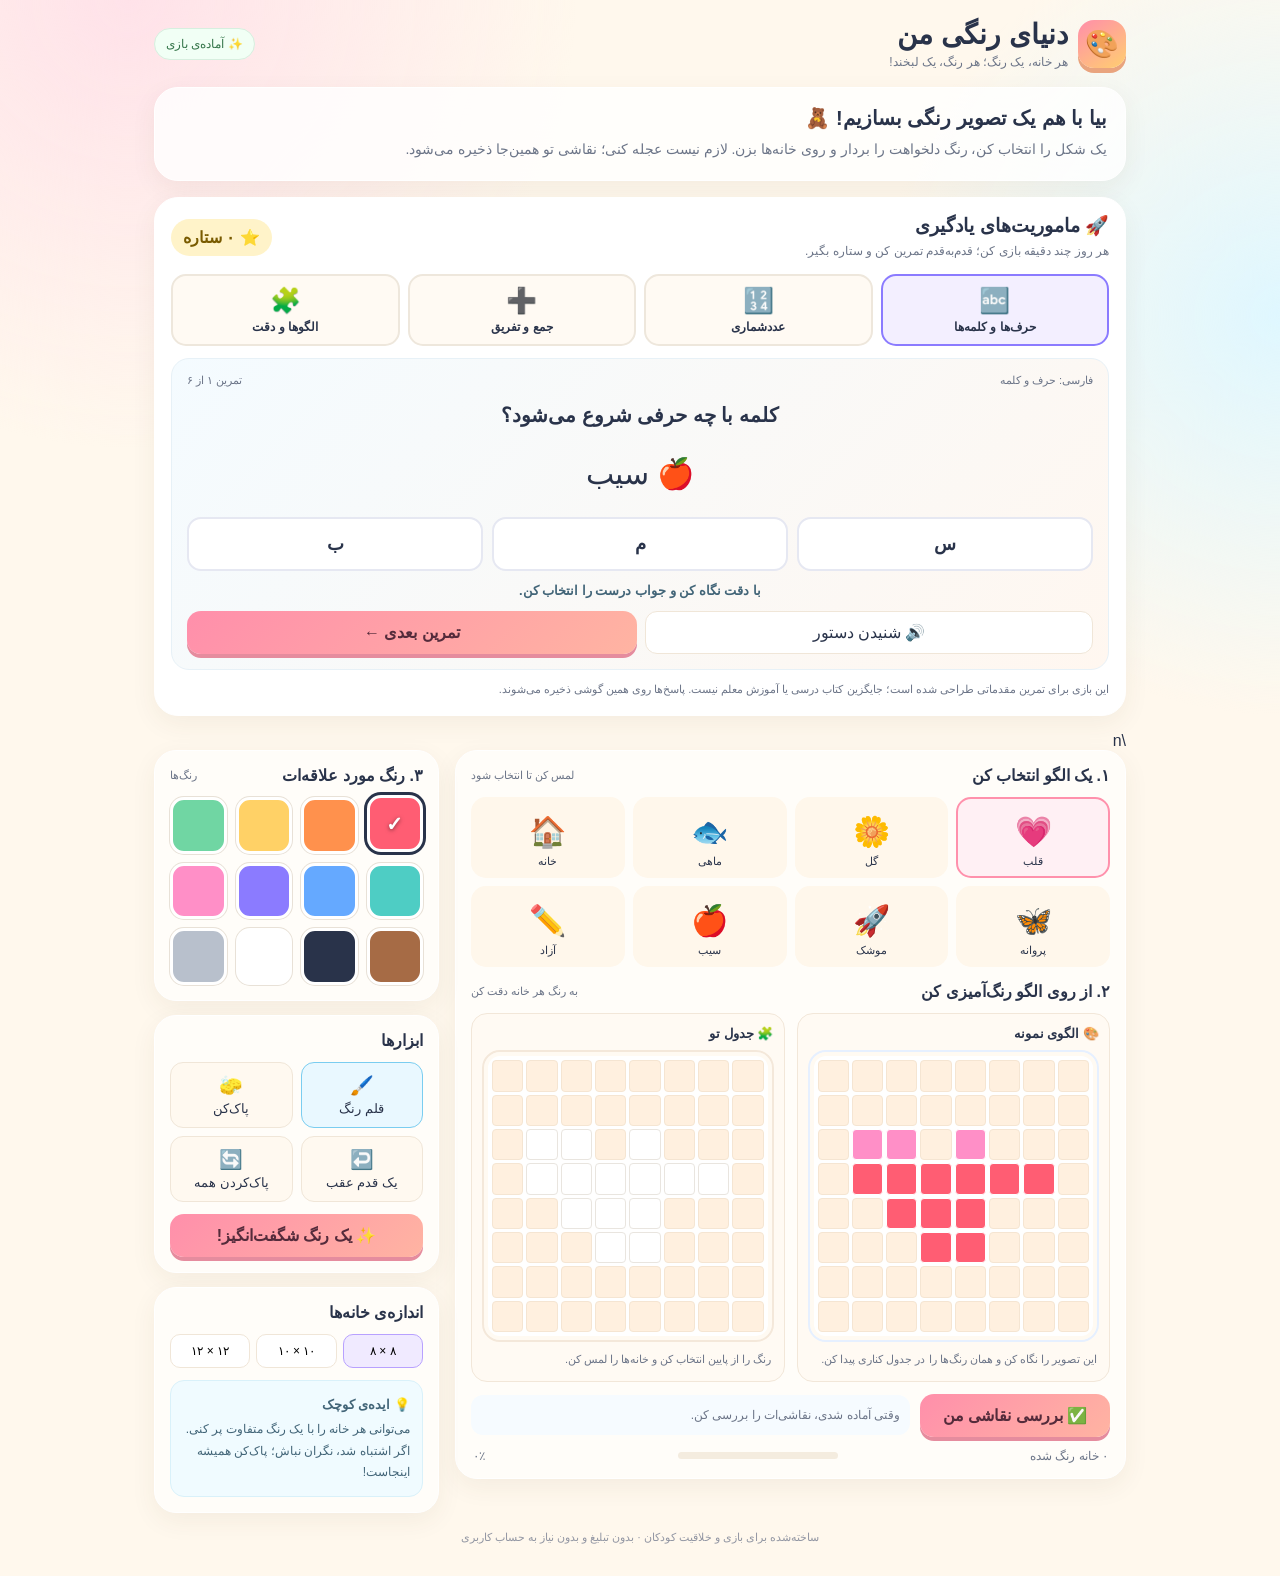
==== commit 81ae7d96: "Fix learning activity script syntax" ====
--- a/index.html
+++ b/index.html
@@ -258,7 +258,8 @@
 $('nextActivityBtn').addEventListener('click',()=>{activityIndex=(activityIndex+1)%activityData[activeActivity].length;renderActivity()});
 $('speakBtn').addEventListener('click',()=>{const textToSay=$('activityQuestion').textContent+' '+$('activityVisual').textContent; if('speechSynthesis' in window){try{window.speechSynthesis.cancel();const utterance=new SpeechSynthesisUtterance(textToSay);utterance.lang='fa-IR';utterance.rate=.82;window.speechSynthesis.speak(utterance);$('activityFeedback').textContent='دستور با صدای دستگاه پخش می‌شود؛ اگر صدایی نشنیدی، از متن کمک بگیر.'}catch(e){$('activityFeedback').textContent='خواندن صوتی در این دستگاه پشتیبانی نمی‌شود؛ دستور روی صفحه است.'}}else{$('activityFeedback').textContent='خواندن صوتی در این دستگاه پشتیبانی نمی‌شود؛ دستور روی صفحه است.'}});
 saveLearning();renderActivity();
-\nconst old=loadSaved();if(old&&Number.isInteger(old.size)&&[8,10,12].includes(old.size)){size=old.size;if(old.pattern&&['heart','flower','fish','house','butterfly','rocket','apple','free'].includes(old.pattern))pattern=old.pattern;document.querySelectorAll('#sizes button').forEach(b=>b.classList.toggle('active',Number(b.dataset.size)===size));document.querySelectorAll('.template').forEach(b=>b.classList.toggle('active',b.dataset.pattern===pattern));}
+
+const old=loadSaved();if(old&&Number.isInteger(old.size)&&[8,10,12].includes(old.size)){size=old.size;if(old.pattern&&['heart','flower','fish','house','butterfly','rocket','apple','free'].includes(old.pattern))pattern=old.pattern;document.querySelectorAll('#sizes button').forEach(b=>b.classList.toggle('active',Number(b.dataset.size)===size));document.querySelectorAll('.template').forEach(b=>b.classList.toggle('active',b.dataset.pattern===pattern));}
 chooseColor(selected);buildBoard(true);
 })();
 if ('serviceWorker' in navigator && location.protocol.startsWith('http')) { window.addEventListener('load', () => navigator.serviceWorker.register('./sw.js').catch(() => {})); }
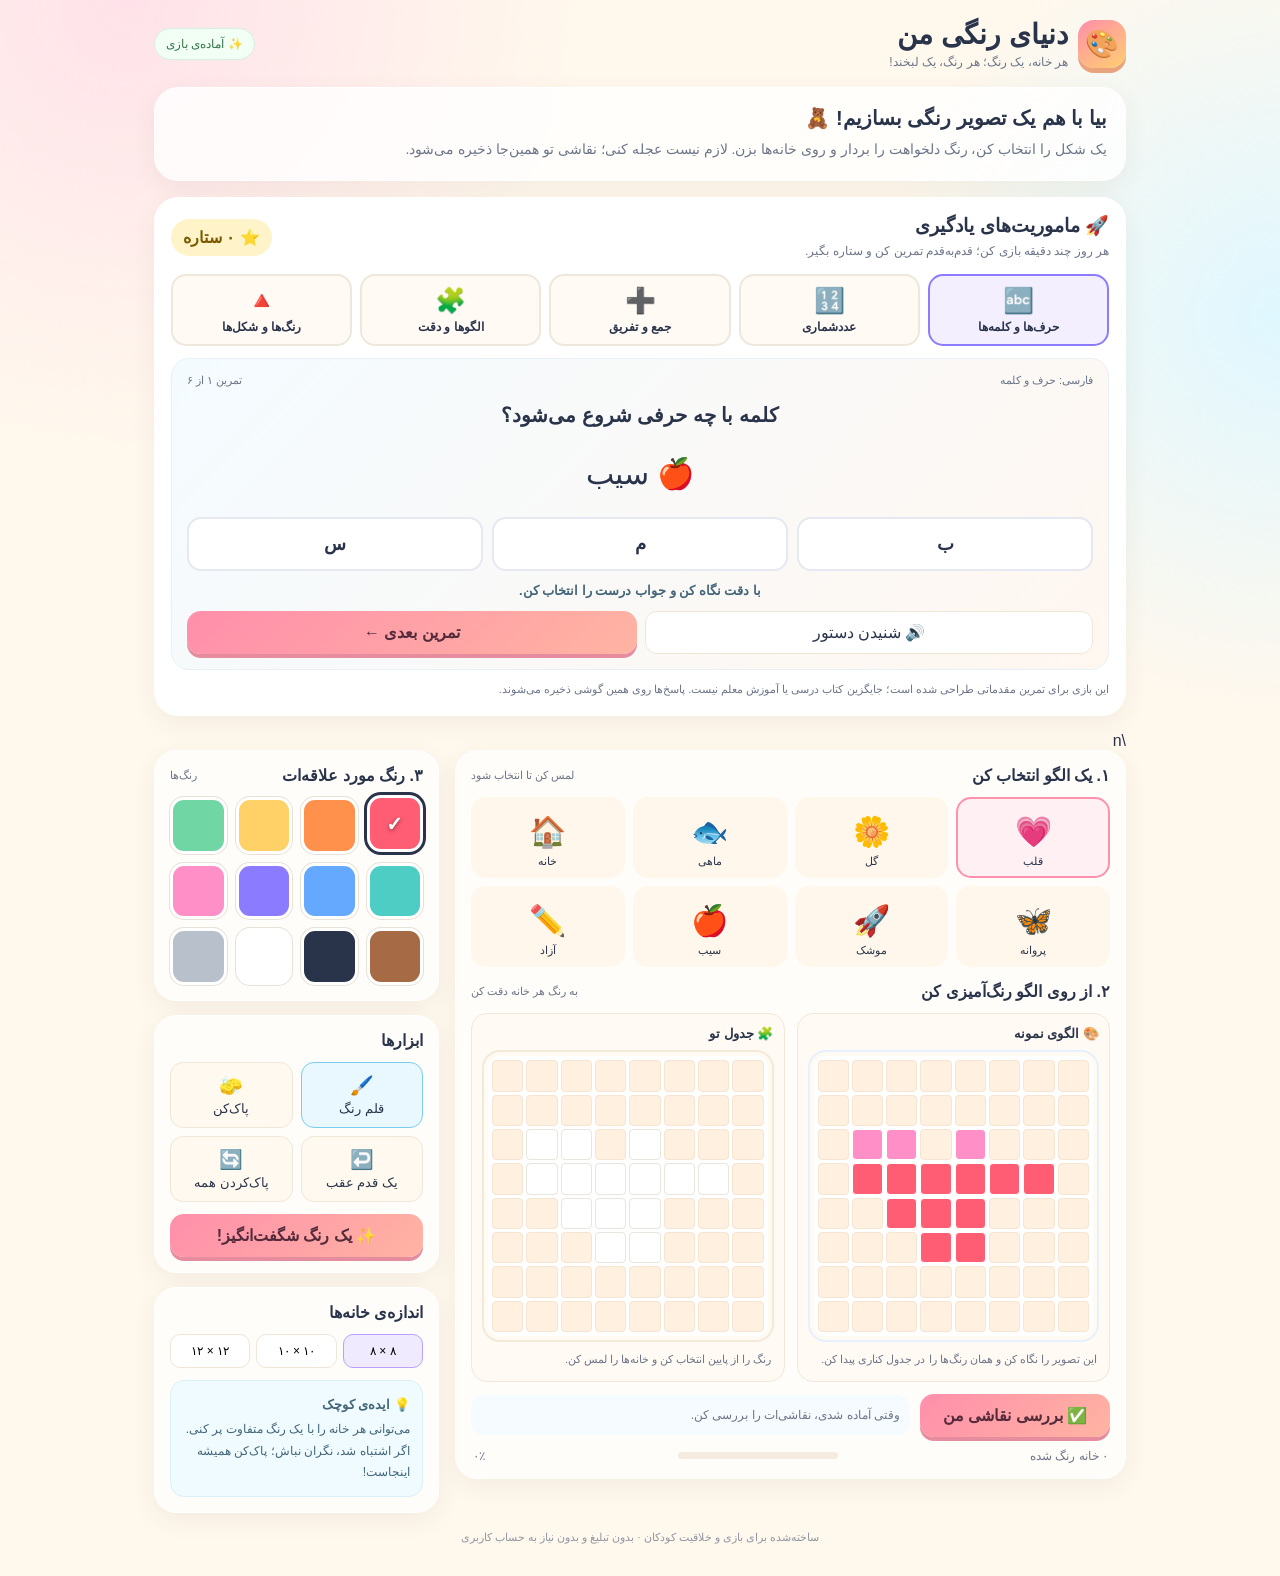
==== commit c4ebd0a6: "Add color and shape recognition activity" ====
--- a/index.html
+++ b/index.html
@@ -29,7 +29,7 @@
 .learning-top{display:flex;align-items:center;justify-content:space-between;gap:10px;margin-bottom:12px}
 .learning-top h2{font-size:19px;margin:0 0 4px}.learning-top p{font-size:12px;line-height:1.7;color:var(--muted);margin:0}
 .star-count{background:#fff3c9;color:#795b00;border-radius:999px;padding:9px 12px;font-weight:bold;white-space:nowrap}
-.activity-tabs{display:grid;grid-template-columns:repeat(4,minmax(0,1fr));gap:8px;margin:12px 0}
+.activity-tabs{display:grid;grid-template-columns:repeat(5,minmax(0,1fr));gap:8px;margin:12px 0}
 .activity-tab{border:2px solid #eee7dc;background:#fffaf3;border-radius:15px;padding:10px 5px;color:var(--ink);font-weight:bold;font-size:12px;min-width:0}
 .activity-tab span{display:block;font-size:25px;margin-bottom:5px}.activity-tab.active{border-color:#8b7bff;background:#f3efff}
 .activity-box{border-radius:18px;background:linear-gradient(135deg,#f4fbff,#fff7f0);padding:15px;border:1px solid #e7f1f7}
@@ -57,6 +57,7 @@
   <button class="activity-tab" data-activity="count"><span>🔢</span>عددشماری</button>
   <button class="activity-tab" data-activity="math"><span>➕</span>جمع و تفریق</button>
   <button class="activity-tab" data-activity="pattern"><span>🧩</span>الگوها و دقت</button>
+  <button class="activity-tab" data-activity="shapes"><span>🔺</span>رنگ‌ها و شکل‌ها</button>
  </div>
  <div class="activity-box">
   <div class="activity-meta"><span id="activityName">فارسی: حرف اول</span><span id="roundText">تمرین ۱</span></div>
@@ -231,6 +232,14 @@
   {q:'الگو را کامل کن.',visual:'🍎 🍎 🍐 🍎 🍎 ❓',options:['🍎','🍐','🍌'],answer:'🍐',explain:'دو سیب و یک گلابی تکرار می‌شود؛ بعدی گلابی است.'},
   {q:'به ترتیب رنگ‌ها دقت کن.',visual:'🟡 🟢 🟡 🟢 ❓',options:['🟢','🟡','🔵'],answer:'🟡',explain:'زرد و سبز یکی‌درمیان می‌آیند؛ بعدی زرد است.'},
   {q:'چه چیزی جای خالی را پر می‌کند؟',visual:'🔺 🔵 🔺 🔵 ❓',options:['🔺','🔵','🟦'],answer:'🔺',explain:'مثلث و دایره یکی‌درمیان تکرار می‌شوند؛ بعدی مثلث است.'}
+ ],
+ shapes:[
+  {q:'کدام رنگ زرد است؟',visual:'🟡 🔵 🔴',options:['🟡','🔵','🔴'],answer:'🟡',explain:'درست است؛ دایره‌ی زرد را پیدا کردی.'},
+  {q:'کدام شکل سه ضلع دارد؟',visual:'🔺 ⚪ 🟦',options:['🔺','⚪','🟦'],answer:'🔺',explain:'مثلث سه ضلع دارد. دایره گوشه ندارد.'},
+  {q:'کدام شکل گرد است؟',visual:'🟥 ⚪ 🔺',options:['🟥','⚪','🔺'],answer:'⚪',explain:'آفرین! دایره گرد است.'},
+  {q:'کدام رنگ سبز است؟',visual:'🟣 🟢 🟠',options:['🟣','🟢','🟠'],answer:'🟢',explain:'درست است؛ رنگ سبز را پیدا کردی.'},
+  {q:'کدام شکل چهار گوشه دارد؟',visual:'⚪ 🔺 🟦',options:['⚪','🔺','🟦'],answer:'🟦',explain:'مربع چهار ضلع و چهار گوشه دارد.'},
+  {q:'کدام رنگ قرمز است؟',visual:'🔵 🟡 🔴',options:['🔵','🟡','🔴'],answer:'🔴',explain:'آفرین! رنگ قرمز را پیدا کردی.'}
  ]
 };
 let activeActivity='letters', activityIndex=0, activityAnswered=false;
@@ -240,7 +249,7 @@
 function saveLearning(){try{localStorage.setItem('kidsLearningProgress.v1',JSON.stringify(learningProgress))}catch(e){} $('starCount').textContent='⭐ '+Number(learningProgress.stars||0).toLocaleString('fa-IR')+' ستاره'}
 function renderActivity(){
  const list=activityData[activeActivity];activityIndex=activityIndex%list.length;activityAnswered=false;
- const item=list[activityIndex];$('activityName').textContent=({letters:'فارسی: حرف و کلمه',count:'ریاضی: عددشماری',math:'ریاضی: جمع و تفریق',pattern:'دقت: الگوها'})[activeActivity];
+ const item=list[activityIndex];$('activityName').textContent=({letters:'فارسی: حرف و کلمه',count:'ریاضی: عددشماری',math:'ریاضی: جمع و تفریق',pattern:'دقت: الگوها',shapes:'شناخت: رنگ‌ها و شکل‌ها'})[activeActivity];
  $('roundText').textContent='تمرین '+(activityIndex+1).toLocaleString('fa-IR')+' از '+list.length.toLocaleString('fa-IR');
  $('activityQuestion').textContent=item.q;$('activityVisual').textContent=item.visual;$('activityFeedback').textContent='با دقت نگاه کن و جواب درست را انتخاب کن.';$('nextActivityBtn').disabled=true;
  const wrap=$('activityOptions');wrap.innerHTML='';
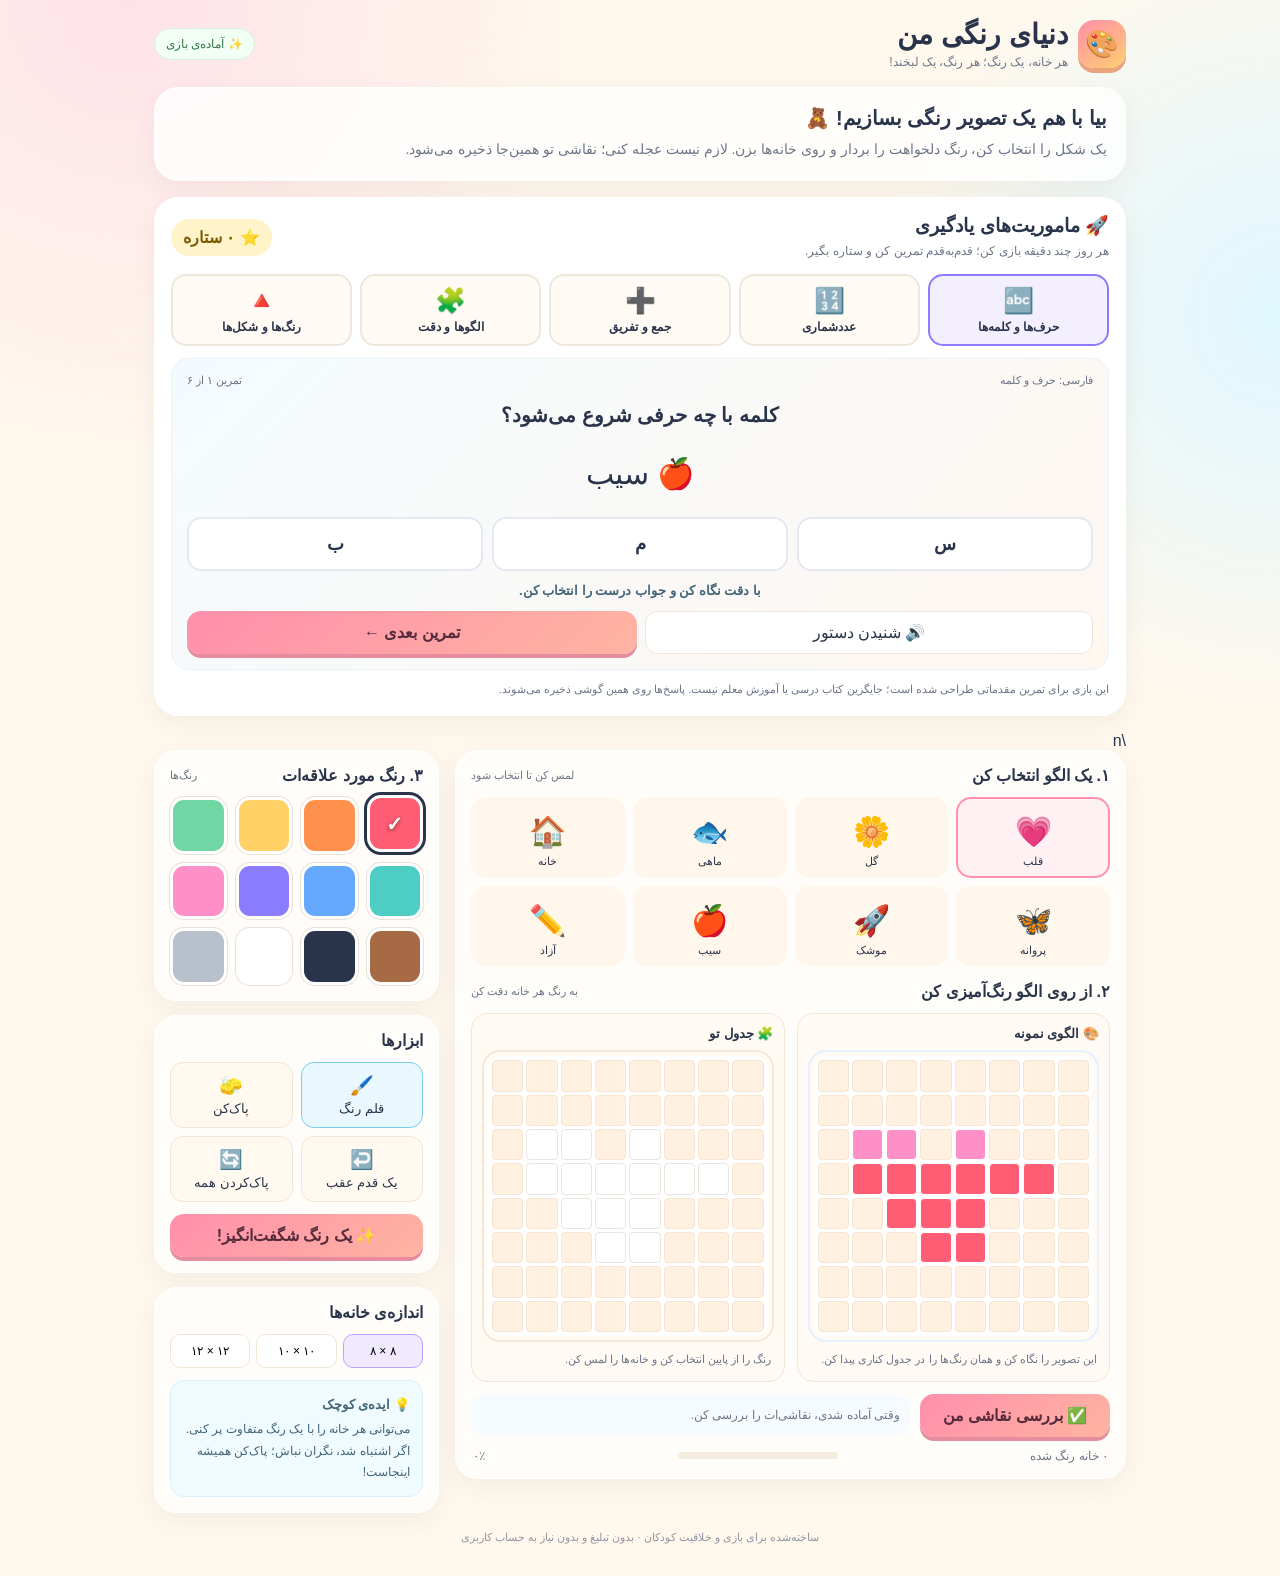
==== commit 769ea850: "Add guided coloring, adaptive practice and parent progress" ====
--- a/index.html
+++ b/index.html
@@ -4,9 +4,9 @@
 <meta charset="utf-8">
 <meta name="viewport" content="width=device-width,initial-scale=1,viewport-fit=cover">
 <meta name="theme-color" content="#fff6e8">
-<meta name="description" content="بازی رنگ‌آمیزی پیکسلی برای کودکان؛ ساده، رایگان و قابل استفاده روی گوشی.">
+<meta name="description" content="بازی آموزشی فارسی برای کودکان کلاس اول؛ رنگ‌آمیزی، حروف، شمارش، جمع و تفریق، الگوها و شکل‌ها.">
 <link rel="manifest" href="./manifest.webmanifest">
-<title>دنیای رنگی من | بازی رنگ‌آمیزی</title>
+<title>دنیای رنگی من | بازی و یادگیری کلاس اول</title>
 <style>
 :root{--ink:#29334a;--muted:#6c7588;--paper:#fffdf8;--pink:#ff7c9c;--yellow:#ffd166;--blue:#70d6ff;--mint:#9be7c4;--purple:#b8a1ff;--line:#f0e6d8;--shadow:0 8px 26px #493d2410}
 *{box-sizing:border-box}html{background:#fff6e8}body{margin:0;color:var(--ink);font-family:Tahoma,"Arial",sans-serif;background:radial-gradient(circle at 10% 0%,#ffe2e9 0,transparent 28rem),radial-gradient(circle at 100% 20%,#dff7ff 0,transparent 25rem),#fff8ed;min-height:100vh}
@@ -259,7 +259,7 @@
  if(activityAnswered)return;activityAnswered=true;
  const correct=option===item.answer;
  Array.from($('activityOptions').children).forEach(b=>{b.disabled=true;if(b.textContent===item.answer)b.classList.add('correct');else if(b===button&&!correct)b.classList.add('incorrect')});
- if(correct){learningProgress.stars=Number(learningProgress.stars||0)+1;learningProgress.done=Number(learningProgress.done||0)+1;$('activityFeedback').textContent=item.explain+' ⭐ یک ستاره گرفتی!';}
+ if(correct){learningProgress.stars=Number(learningProgress.stars||0)+1;learningProgress.done=Number(learningProgress.done||0)+1;$('activityFeedback').textContent=item.explain+' ⭐ یک ستاره گرفتی!'+(skill.level>1&&skill.streak===0?' سطح بعدی فعال شد؛ آفرین!':'');}
  else{$('activityFeedback').textContent='اشکالی ندارد؛ جواب درست «'+item.answer+'» است. '+item.explain;}
  saveLearning();$('nextActivityBtn').disabled=false;
 }
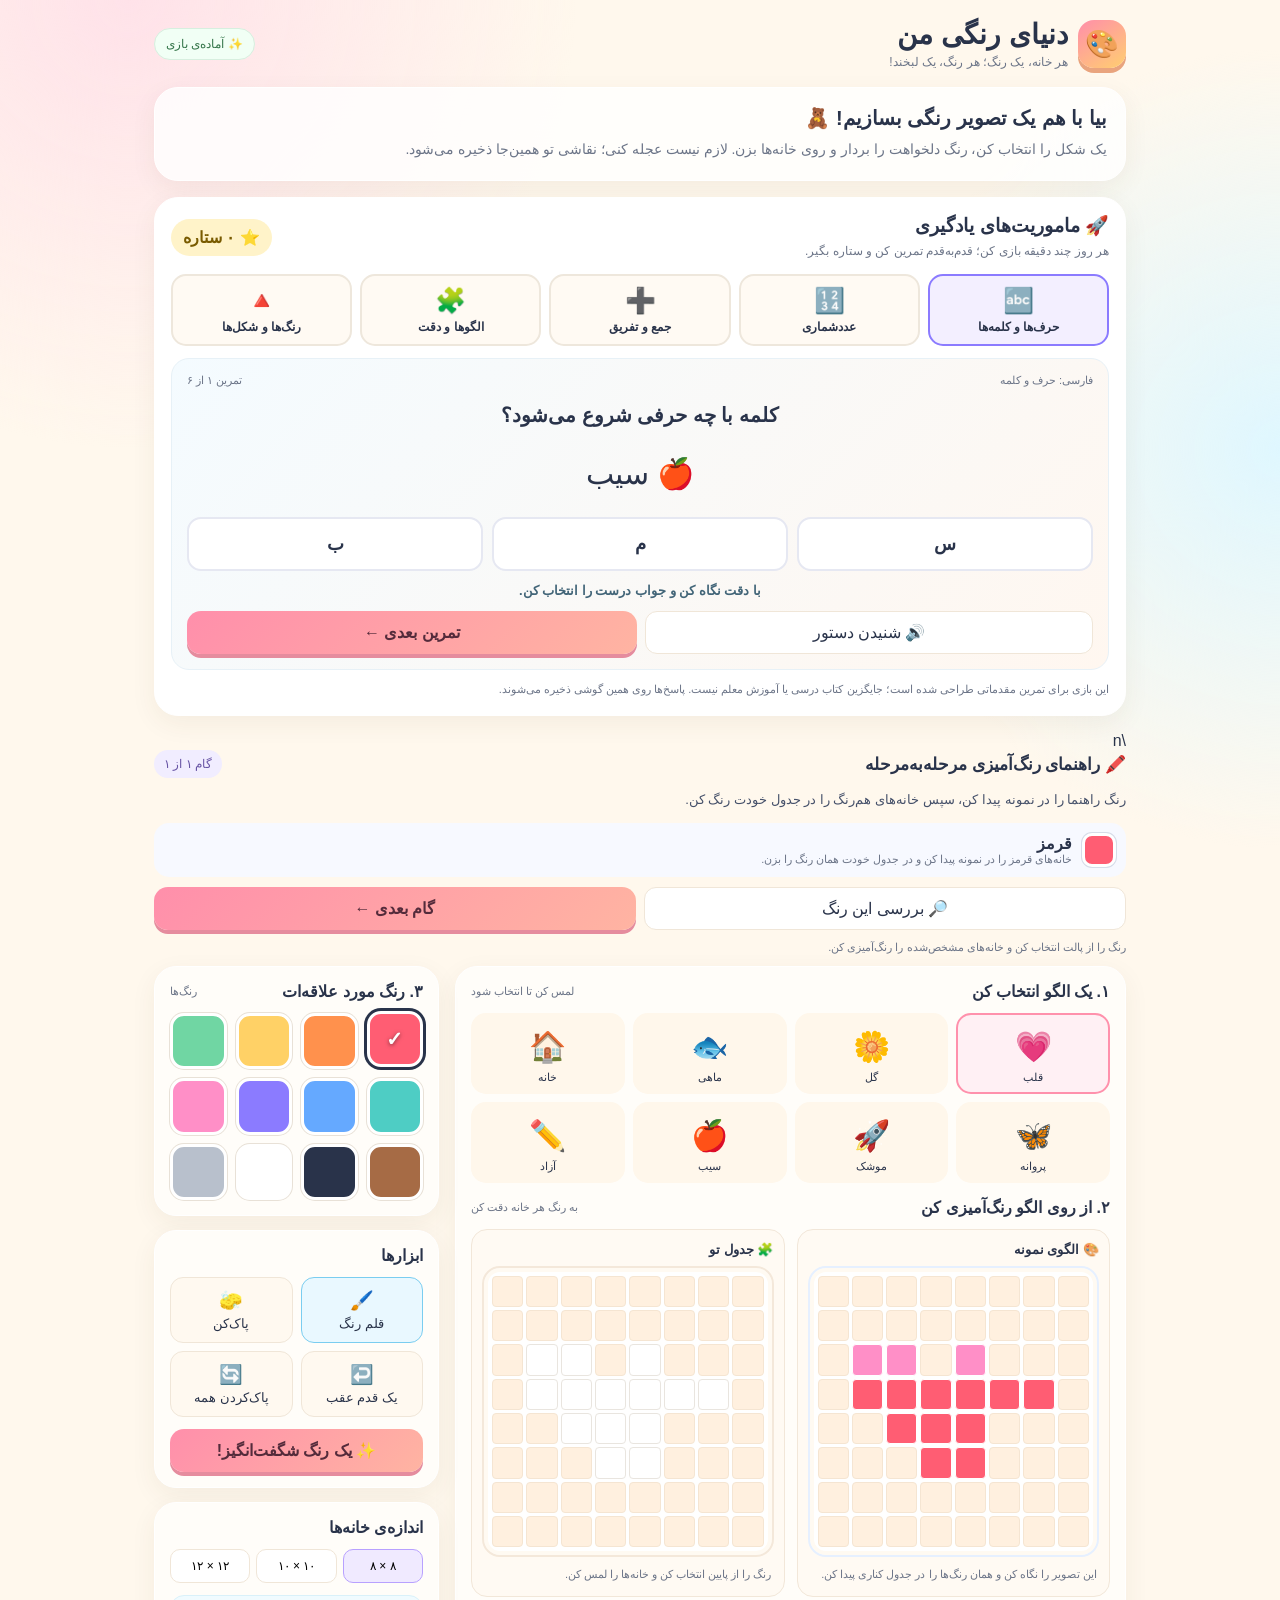
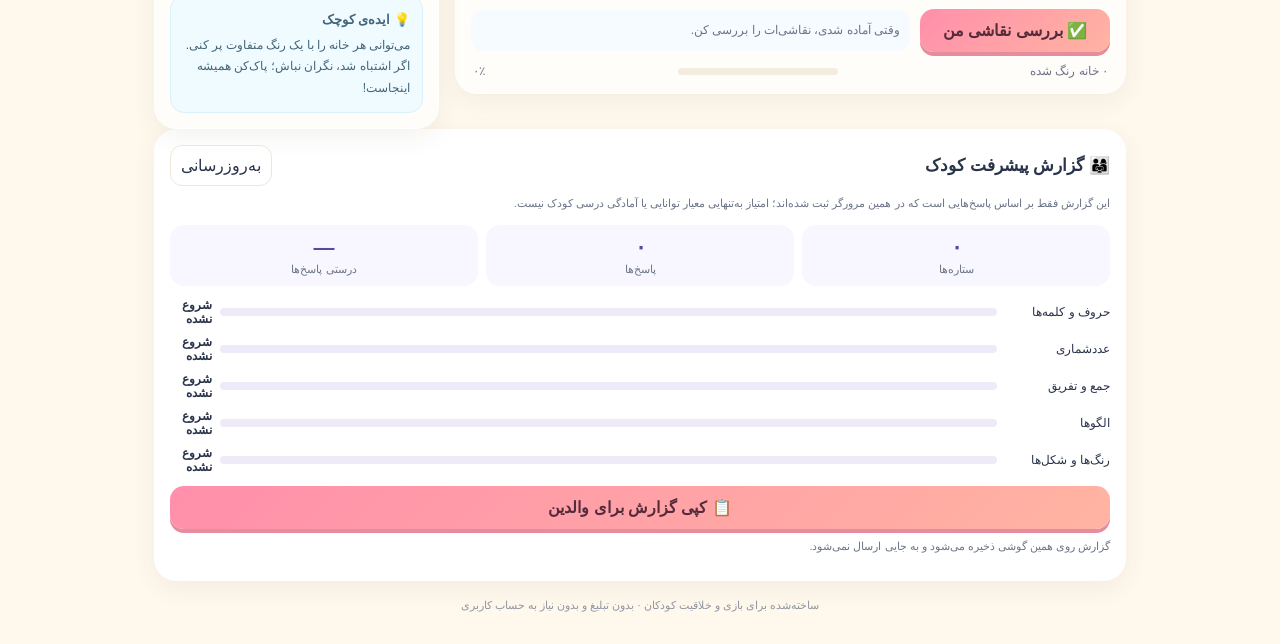
==== commit 37cbeda3: "Add adaptive learning, guided coloring and parent progress" ====
--- a/index.html
+++ b/index.html
@@ -43,7 +43,8 @@
 .activity-actions{display:flex;gap:8px}.activity-actions button{flex:1}
 .learning-foot{font-size:11px;line-height:1.8;color:var(--muted);margin-top:10px}
 @media(max-width:520px){.learning{padding:12px}.activity-tabs{grid-template-columns:repeat(2,minmax(0,1fr))}.activity-question{font-size:18px}.activity-options{gap:6px}.answer-option{font-size:16px}.learning-top h2{font-size:17px}.star-count{font-size:12px;padding:8px}}
-\n</style>
+\n.guide-panel,.parent-panel{background:#fff;border:1px solid #fff;box-shadow:var(--shadow);border-radius:22px;padding:15px;margin:0 0 16px}.guide-head,.parent-head{display:flex;align-items:center;justify-content:space-between;gap:10px}.guide-head h3,.parent-head h3{margin:0;font-size:17px}.guide-progress{font-size:12px;color:#6754a5;background:#f1edff;border-radius:999px;padding:7px 10px;white-space:nowrap}.guide-instruction{font-size:13px;line-height:1.9;margin:10px 0;color:#46516a}.guide-target{display:flex;align-items:center;gap:10px;border-radius:15px;background:#f7f9ff;padding:10px;margin:10px 0}.guide-swatch{width:34px;height:34px;border:3px solid #fff;box-shadow:0 0 0 1px #d6dce8;border-radius:10px;flex-shrink:0}.guide-actions{display:grid;grid-template-columns:1fr 1fr;gap:8px}.guide-actions button{width:100%}.cell.guide-highlight{outline:3px solid #8b7bff!important;outline-offset:-3px;z-index:1}.parent-stats{display:grid;grid-template-columns:repeat(3,minmax(0,1fr));gap:8px;margin:12px 0}.parent-stat{background:#f8f7ff;border-radius:14px;padding:10px;text-align:center}.parent-stat strong{display:block;font-size:21px;color:#5848a0}.parent-stat span{display:block;font-size:11px;color:var(--muted);margin-top:4px}.skill-report{display:grid;gap:9px;margin:12px 0}.skill-line{display:grid;grid-template-columns:105px minmax(0,1fr) 42px;align-items:center;gap:8px;font-size:12px}.skill-track{height:8px;border-radius:99px;background:#eeeaf7;overflow:hidden}.skill-track span{display:block;height:100%;background:linear-gradient(90deg,#8b7bff,#70d6a3);border-radius:99px}.report-note{font-size:11px;color:var(--muted);line-height:1.8;margin:8px 0}@media(max-width:520px){.guide-panel,.parent-panel{padding:12px}.guide-actions{grid-template-columns:1fr}.parent-stat{padding:8px 4px}.parent-stat strong{font-size:18px}.skill-line{grid-template-columns:90px minmax(0,1fr) 35px;gap:6px}}
+</style>
 </head>
 <body>
 <div class="app">
@@ -69,7 +70,8 @@
  </div>
  <div class="learning-foot">این بازی برای تمرین مقدماتی طراحی شده است؛ جایگزین کتاب درسی یا آموزش معلم نیست. پاسخ‌ها روی همین گوشی ذخیره می‌شوند.</div>
 </section>
-\n<div class="layout">
+\n<section class="guide-panel" aria-labelledby="guideTitle"><div class="guide-head"><h3 id="guideTitle">🖍️ راهنمای رنگ‌آمیزی مرحله‌به‌مرحله</h3><span class="guide-progress" id="guideProgress">گام ۱ از ۳</span></div><p class="guide-instruction" id="guideInstruction">۱. یک شکل انتخاب کن و نمونه‌ی رنگی آن را نگاه کن.</p><div class="guide-target"><span class="guide-swatch" id="guideSwatch"></span><div><strong id="guideColorName">رنگ راهنما</strong><div class="small-note" id="guideColorHint">خانه‌های هم‌رنگ را در نمونه پیدا کن.</div></div></div><div class="guide-actions"><button class="secondary" id="guideCheckBtn">🔎 بررسی این رنگ</button><button class="primary" id="guideNextBtn">گام بعدی ←</button></div><p class="report-note" id="guideFeedback" aria-live="polite">رنگ را از پالت انتخاب کن و خانه‌های مشخص‌شده را رنگ‌آمیزی کن.</p></section>
+<div class="layout">
 <main class="panel canvas-panel">
 <div class="section-head"><h3>۱. یک الگو انتخاب کن</h3><span class="small-note">لمس کن تا انتخاب شود</span></div>
 <div class="templates" id="templates">
@@ -101,6 +103,7 @@
 <section class="panel"><div class="section-head"><h3>اندازه‌ی خانه‌ها</h3></div><div class="difficulty" id="sizes"><button data-size="8" class="active">۸ × ۸</button><button data-size="10">۱۰ × ۱۰</button><button data-size="12">۱۲ × ۱۲</button></div><div style="height:12px"></div><div class="tip"><b>💡 ایده‌ی کوچک</b>می‌توانی هر خانه را با یک رنگ متفاوت پر کنی. اگر اشتباه شد، نگران نباش؛ پاک‌کن همیشه اینجاست!</div></section>
 </aside>
 </div>
+<section class="parent-panel" aria-labelledby="parentTitle"><div class="parent-head"><h3 id="parentTitle">👨‍👩‍👧 گزارش پیشرفت کودک</h3><button class="secondary" id="refreshReportBtn">به‌روزرسانی</button></div><p class="report-note">این گزارش فقط بر اساس پاسخ‌هایی است که در همین مرورگر ثبت شده‌اند؛ امتیاز به‌تنهایی معیار توانایی یا آمادگی درسی کودک نیست.</p><div class="parent-stats"><div class="parent-stat"><strong id="reportStars">۰</strong><span>ستاره‌ها</span></div><div class="parent-stat"><strong id="reportAttempts">۰</strong><span>پاسخ‌ها</span></div><div class="parent-stat"><strong id="reportAccuracy">—</strong><span>درستی پاسخ‌ها</span></div></div><div class="skill-report" id="skillReport"></div><button class="primary" id="exportReportBtn">📋 کپی گزارش برای والدین</button><p class="report-note" id="reportMessage" aria-live="polite">گزارش روی همین گوشی ذخیره می‌شود و به جایی ارسال نمی‌شود.</p></section>
 <footer>ساخته‌شده برای بازی و خلاقیت کودکان · بدون تبلیغ و بدون نیاز به حساب کاربری</footer>
 </div>
 <script>
@@ -176,7 +179,7 @@
 function loadSaved(){try{return JSON.parse(localStorage.getItem(key)||'null')}catch(e){return null}}
 function setPattern(name){
  pattern=name;document.querySelectorAll('.template').forEach(b=>b.classList.toggle('active',b.dataset.pattern===name));
- history=[];buildBoard(false);
+ history=[];buildBoard(false);if(typeof updateGuide==='function')updateGuide();
 }
 function chooseColor(hex){
  selected=hex;erasing=false;$('paintTool').classList.add('active');$('eraserTool').classList.remove('active');
@@ -197,7 +200,7 @@
  wrong.forEach(i=>{const el=board.children[i];el.style.outline='2px solid #ff8c42';el.style.outlineOffset='-2px'});setTimeout(()=>Array.from(board.children).forEach(el=>el.style.outline=''),1800);
 });
 $('surpriseBtn').addEventListener('click',()=>{const c=colors[Math.floor(Math.random()*colors.length)][0];chooseColor(c);$('saveStatus').textContent='🎉 رنگ تازه انتخاب شد!'});
-document.querySelectorAll('#sizes button').forEach(b=>b.addEventListener('click',()=>{size=Number(b.dataset.size);document.querySelectorAll('#sizes button').forEach(x=>x.classList.toggle('active',x===b));history=[];buildBoard(false)}));
+document.querySelectorAll('#sizes button').forEach(b=>b.addEventListener('click',()=>{size=Number(b.dataset.size);document.querySelectorAll('#sizes button').forEach(x=>x.classList.toggle('active',x===b));history=[];buildBoard(false);if(typeof updateGuide==='function')updateGuide()}));
 
 /* Learning activities: Persian letters, number sense, early arithmetic and patterns. */
 const activityData={
@@ -243,13 +246,18 @@
  ]
 };
 let activeActivity='letters', activityIndex=0, activityAnswered=false;
-let learningProgress={stars:0,done:0};
+const skillNames={letters:'حروف و کلمه‌ها',count:'عددشماری',math:'جمع و تفریق',pattern:'الگوها',shapes:'رنگ‌ها و شکل‌ها'};
+let learningProgress={stars:0,done:0,attempts:0,skills:{}};
 try{learningProgress=Object.assign(learningProgress,JSON.parse(localStorage.getItem('kidsLearningProgress.v1')||'{}'))}catch(e){}
+learningProgress.skills=learningProgress.skills||{};let guideStage=0,guideColors=[];
 function shuffleOptions(arr){return arr.slice().sort(()=>Math.random()-.5)}
-function saveLearning(){try{localStorage.setItem('kidsLearningProgress.v1',JSON.stringify(learningProgress))}catch(e){} $('starCount').textContent='⭐ '+Number(learningProgress.stars||0).toLocaleString('fa-IR')+' ستاره'}
+function saveLearning(){try{localStorage.setItem('kidsLearningProgress.v1',JSON.stringify(learningProgress))}catch(e){} $('starCount').textContent='⭐ '+Number(learningProgress.stars||0).toLocaleString('fa-IR')+' ستاره';renderParentReport()}
+function getSkill(name){if(!learningProgress.skills[name])learningProgress.skills[name]={attempts:0,correct:0,streak:0,level:1};return learningProgress.skills[name]}
+function renderParentReport(){const skills=learningProgress.skills||{},all=Object.values(skills),attempts=all.reduce((n,s)=>n+(s.attempts||0),0),correct=all.reduce((n,s)=>n+(s.correct||0),0);if(!$('reportStars'))return;$('reportStars').textContent=Number(learningProgress.stars||0).toLocaleString('fa-IR');$('reportAttempts').textContent=attempts.toLocaleString('fa-IR');$('reportAccuracy').textContent=attempts?Math.round(correct/attempts*100).toLocaleString('fa-IR')+'٪':'—';const root=$('skillReport');root.innerHTML='';Object.keys(skillNames).forEach(name=>{const s=skills[name]||{attempts:0,correct:0},pct=s.attempts?Math.round(s.correct/s.attempts*100):0,row=document.createElement('div');row.className='skill-line';const label=document.createElement('span');label.textContent=skillNames[name];const track=document.createElement('div');track.className='skill-track';const fill=document.createElement('span');fill.style.width=pct+'%';track.appendChild(fill);const score=document.createElement('strong');score.textContent=s.attempts?pct.toLocaleString('fa-IR')+'٪':'شروع نشده';row.append(label,track,score);root.appendChild(row)})}
+function makeLevelQuestion(kind,level,base){if(level<=1)return base;if(kind==='count'){const max=level===2?8:10,n=2+Math.floor(Math.random()*(max-1)),emoji=['⭐','🍎','🐟','🌼','⚽'][Math.floor(Math.random()*5)],label={'⭐':'ستاره','🍎':'سیب','🐟':'ماهی','🌼':'گل','⚽':'توپ'}[emoji];return {q:'چند تا '+label+' می‌بینی؟',visual:Array(n).fill(emoji).join(' '),options:[n,n-1,n+1].map(String),answer:String(n),explain:'یکی‌یکی بشمار؛ تعداد درست '+n+' است.'}}if(kind==='math'){const max=level===2?8:10,a=1+Math.floor(Math.random()*max),b=1+Math.floor(Math.random()*Math.min(a,5)),sub=level===3&&Math.random()>.55,answer=sub?a-b:a+b,options=[...new Set([answer,answer+1,Math.max(0,answer-1),answer+2])].slice(0,3).map(String);return {q:sub?(a+' − '+b+' چند می‌شود؟'):(a+' + '+b+' چند می‌شود؟'),visual:sub?'از '+a+' شکل، '+b+' تا را کم کن.':a+' شکل + '+b+' شکل',options,answer:String(answer),explain:'با شمردن قدم‌به‌قدم، جواب '+answer+' است.'}}if(kind==='pattern'&&level>=2)return level===2?{q:'الگوی تکراری را ادامه بده.',visual:'🔴 🔵 🔵 🔴 🔵 🔵 ❓',options:['🔴','🔵','🟢'],answer:'🔴',explain:'گروه قرمز، آبی، آبی تکرار می‌شود.'}:{q:'الگو را ادامه بده.',visual:'🔺 🟡 🔵 🔺 🟡 🔵 ❓',options:['🔺','🟡','🔵'],answer:'🔺',explain:'ترتیب مثلث، زرد، آبی تکرار می‌شود.'};if(kind==='letters'&&level>=2){const harder=[{q:'کدام کلمه با «س» شروع می‌شود؟',visual:'🍎 سیب · 🌙 ماه · 🏠 خانه',options:['سیب','ماه','خانه'],answer:'سیب',explain:'«سیب» با حرف «س» شروع می‌شود.'},{q:'حرف آغازین «ماهی» کدام است؟',visual:'🐟 ماهی',options:['م','ه','ی'],answer:'م',explain:'ماهی با حرف «م» شروع می‌شود.'}];return harder[Math.floor(Math.random()*harder.length)]}if(kind==='shapes'&&level>=2)return {q:'کدام شکل چهار ضلع هم‌اندازه دارد؟',visual:'🔵 🔺 🟦',options:['🔵','🔺','🟦'],answer:'🟦',explain:'مربع چهار ضلع هم‌اندازه و چهار گوشه دارد.'};return base}
 function renderActivity(){
  const list=activityData[activeActivity];activityIndex=activityIndex%list.length;activityAnswered=false;
- const item=list[activityIndex];$('activityName').textContent=({letters:'فارسی: حرف و کلمه',count:'ریاضی: عددشماری',math:'ریاضی: جمع و تفریق',pattern:'دقت: الگوها',shapes:'شناخت: رنگ‌ها و شکل‌ها'})[activeActivity];
+ let item=list[activityIndex];const skill=getSkill(activeActivity);item=makeLevelQuestion(activeActivity,skill.level,item);$('activityName').textContent=({letters:'فارسی: حرف و کلمه',count:'ریاضی: عددشماری',math:'ریاضی: جمع و تفریق',pattern:'دقت: الگوها',shapes:'شناخت: رنگ‌ها و شکل‌ها'})[activeActivity];
  $('roundText').textContent='تمرین '+(activityIndex+1).toLocaleString('fa-IR')+' از '+list.length.toLocaleString('fa-IR');
  $('activityQuestion').textContent=item.q;$('activityVisual').textContent=item.visual;$('activityFeedback').textContent='با دقت نگاه کن و جواب درست را انتخاب کن.';$('nextActivityBtn').disabled=true;
  const wrap=$('activityOptions');wrap.innerHTML='';
@@ -257,8 +265,7 @@
 }
 function answerActivity(button,option,item){
  if(activityAnswered)return;activityAnswered=true;
- const correct=option===item.answer;
- Array.from($('activityOptions').children).forEach(b=>{b.disabled=true;if(b.textContent===item.answer)b.classList.add('correct');else if(b===button&&!correct)b.classList.add('incorrect')});
+ const correct=option===item.answer,skill=getSkill(activeActivity);skill.attempts=(skill.attempts||0)+1;learningProgress.attempts=(learningProgress.attempts||0)+1;if(correct){skill.correct=(skill.correct||0)+1;skill.streak=(skill.streak||0)+1;if(skill.streak>=3&&skill.level<3){skill.level++;skill.streak=0}}else{skill.streak=0;if(skill.level>1)skill.level--}Array.from($('activityOptions').children).forEach(b=>{b.disabled=true;if(b.textContent===item.answer)b.classList.add('correct');else if(b===button&&!correct)b.classList.add('incorrect')});
  if(correct){learningProgress.stars=Number(learningProgress.stars||0)+1;learningProgress.done=Number(learningProgress.done||0)+1;$('activityFeedback').textContent=item.explain+' ⭐ یک ستاره گرفتی!'+(skill.level>1&&skill.streak===0?' سطح بعدی فعال شد؛ آفرین!':'');}
  else{$('activityFeedback').textContent='اشکالی ندارد؛ جواب درست «'+item.answer+'» است. '+item.explain;}
  saveLearning();$('nextActivityBtn').disabled=false;
@@ -266,7 +273,12 @@
 document.querySelectorAll('.activity-tab').forEach(b=>b.addEventListener('click',()=>{activeActivity=b.dataset.activity;document.querySelectorAll('.activity-tab').forEach(x=>x.classList.toggle('active',x===b));activityIndex=0;renderActivity()}));
 $('nextActivityBtn').addEventListener('click',()=>{activityIndex=(activityIndex+1)%activityData[activeActivity].length;renderActivity()});
 $('speakBtn').addEventListener('click',()=>{const textToSay=$('activityQuestion').textContent+' '+$('activityVisual').textContent; if('speechSynthesis' in window){try{window.speechSynthesis.cancel();const utterance=new SpeechSynthesisUtterance(textToSay);utterance.lang='fa-IR';utterance.rate=.82;window.speechSynthesis.speak(utterance);$('activityFeedback').textContent='دستور با صدای دستگاه پخش می‌شود؛ اگر صدایی نشنیدی، از متن کمک بگیر.'}catch(e){$('activityFeedback').textContent='خواندن صوتی در این دستگاه پشتیبانی نمی‌شود؛ دستور روی صفحه است.'}}else{$('activityFeedback').textContent='خواندن صوتی در این دستگاه پشتیبانی نمی‌شود؛ دستور روی صفحه است.'}});
-saveLearning();renderActivity();
+function updateGuide(){const mask=currentMask||[],unique=[];for(let i=0;i<targetColors.length;i++)if(mask[i]&&!unique.includes(targetColors[i]))unique.push(targetColors[i]);guideColors=unique;if(guideStage>=guideColors.length)guideStage=0;const color=guideColors[guideStage]||'#ff5d73',name=(colors.find(c=>c[0]===color)||[color,'رنگ الگو'])[1];$('guideProgress').textContent='گام '+(guideStage+1).toLocaleString('fa-IR')+' از '+Math.max(1,guideColors.length).toLocaleString('fa-IR');$('guideSwatch').style.backgroundColor=color;$('guideColorName').textContent=name;$('guideColorHint').textContent='خانه‌های '+name+' را در نمونه پیدا کن و در جدول خودت همان رنگ را بزن.';$('guideInstruction').textContent='رنگ راهنما را در نمونه پیدا کن، سپس خانه‌های هم‌رنگ را در جدول خودت رنگ کن.';Array.from($('sampleBoard').children).forEach((el,i)=>el.classList.toggle('guide-highlight',!!mask[i]&&targetColors[i]===color));Array.from(board.children).forEach((el,i)=>el.classList.toggle('guide-highlight',!!mask[i]&&targetColors[i]===color))}
+$('guideCheckBtn').addEventListener('click',()=>{const color=guideColors[guideStage],ids=[];for(let i=0;i<cells.length;i++)if(currentMask[i]&&targetColors[i]===color)ids.push(i);const ok=ids.filter(i=>cells[i]===color).length,pct=ids.length?Math.round(ok/ids.length*100):0;$('guideFeedback').textContent=pct===100?'آفرین! همه‌ی خانه‌های این رنگ درست هستند. ⭐':ok.toLocaleString('fa-IR')+' از '+ids.length.toLocaleString('fa-IR')+' خانه‌ی این رنگ درست است. با نمونه مقایسه کن.'});
+$('guideNextBtn').addEventListener('click',()=>{if(!guideColors.length)return;if(guideStage<guideColors.length-1){guideStage++;updateGuide()}else{$('guideFeedback').textContent='تمام رنگ‌های الگو را مرور کردی! حالا «بررسی نقاشی من» را بزن.';guideStage=0;updateGuide()}});
+$('refreshReportBtn').addEventListener('click',renderParentReport);
+$('exportReportBtn').addEventListener('click',async()=>{const skills=learningProgress.skills||{},lines=['گزارش تمرین دنیای رنگی من','ستاره‌ها: '+(learningProgress.stars||0),'پاسخ‌ها: '+(learningProgress.attempts||0)];Object.keys(skillNames).forEach(k=>{const s=skills[k]||{attempts:0,correct:0};lines.push(skillNames[k]+': '+s.correct+'/'+s.attempts+' پاسخ درست')});const report=lines.join('\n');try{if(navigator.clipboard&&navigator.clipboard.writeText){await navigator.clipboard.writeText(report);$('reportMessage').textContent='گزارش کپی شد؛ می‌توانی آن را برای معلم یا خانواده بفرستی.'}else{$('reportMessage').textContent=report}}catch(e){$('reportMessage').textContent=report}});
+saveLearning();renderActivity();renderParentReport();updateGuide();
 
 const old=loadSaved();if(old&&Number.isInteger(old.size)&&[8,10,12].includes(old.size)){size=old.size;if(old.pattern&&['heart','flower','fish','house','butterfly','rocket','apple','free'].includes(old.pattern))pattern=old.pattern;document.querySelectorAll('#sizes button').forEach(b=>b.classList.toggle('active',Number(b.dataset.size)===size));document.querySelectorAll('.template').forEach(b=>b.classList.toggle('active',b.dataset.pattern===pattern));}
 chooseColor(selected);buildBoard(true);
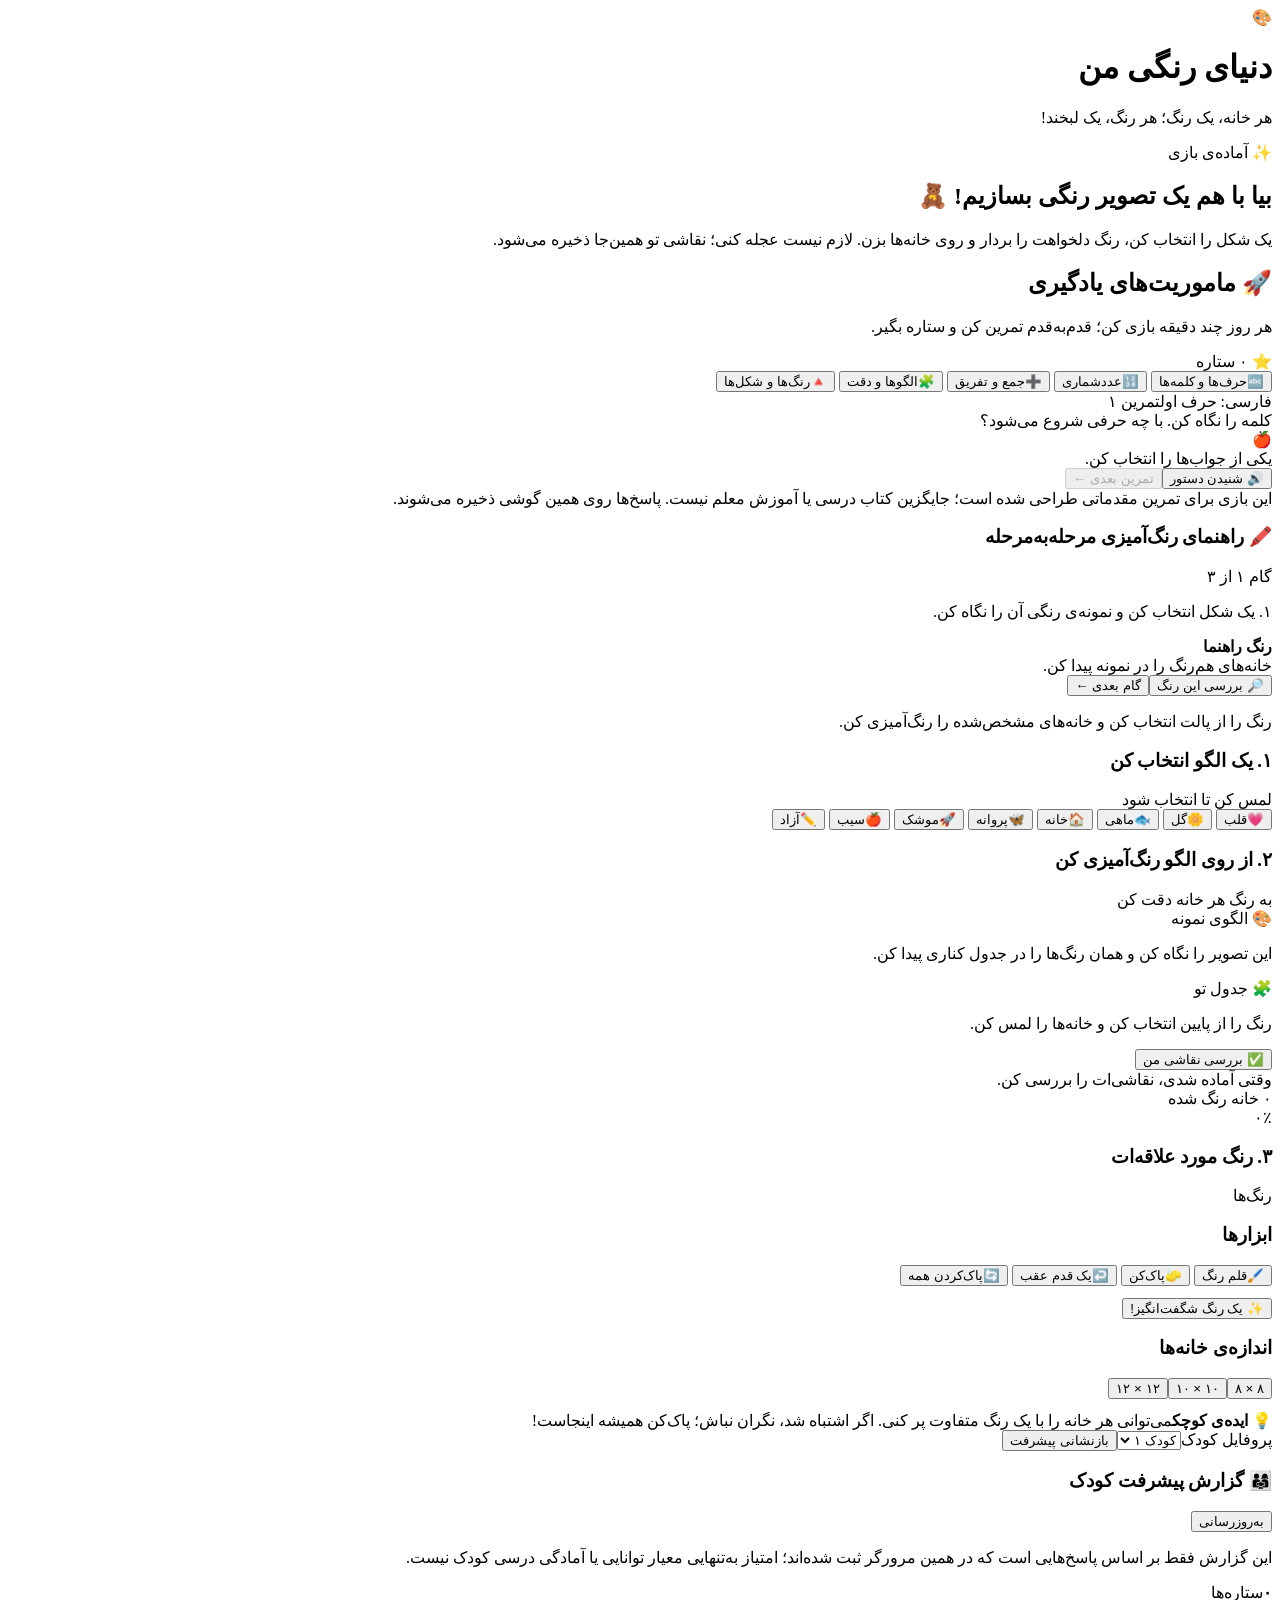
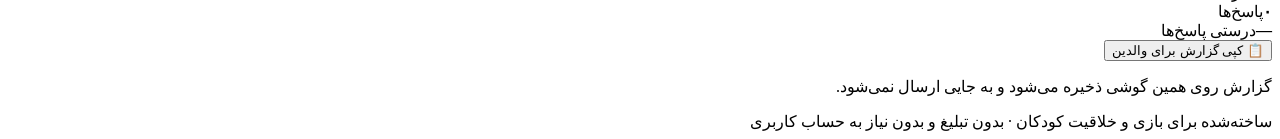
==== commit 970eb443: "Improve coloring app: index.html" ====
--- a/index.html
+++ b/index.html
@@ -4,47 +4,13 @@
 <meta charset="utf-8">
 <meta name="viewport" content="width=device-width,initial-scale=1,viewport-fit=cover">
 <meta name="theme-color" content="#fff6e8">
+<meta http-equiv="Content-Security-Policy" content="default-src 'self'; script-src 'self'; style-src 'self' 'unsafe-inline'; font-src 'self'; img-src 'self' data:; connect-src 'self'; object-src 'none'; base-uri 'self'; form-action 'self'">
 <meta name="description" content="بازی آموزشی فارسی برای کودکان کلاس اول؛ رنگ‌آمیزی، حروف، شمارش، جمع و تفریق، الگوها و شکل‌ها.">
 <link rel="manifest" href="./manifest.webmanifest">
+<link rel="icon" href="./favicon.svg" type="image/svg+xml">
+<link rel="apple-touch-icon" href="./apple-touch-icon.svg">
 <title>دنیای رنگی من | بازی و یادگیری کلاس اول</title>
-<style>
-:root{--ink:#29334a;--muted:#6c7588;--paper:#fffdf8;--pink:#ff7c9c;--yellow:#ffd166;--blue:#70d6ff;--mint:#9be7c4;--purple:#b8a1ff;--line:#f0e6d8;--shadow:0 8px 26px #493d2410}
-*{box-sizing:border-box}html{background:#fff6e8}body{margin:0;color:var(--ink);font-family:Tahoma,"Arial",sans-serif;background:radial-gradient(circle at 10% 0%,#ffe2e9 0,transparent 28rem),radial-gradient(circle at 100% 20%,#dff7ff 0,transparent 25rem),#fff8ed;min-height:100vh}
-button{font:inherit;cursor:pointer;touch-action:manipulation}button:focus-visible{outline:3px solid #4d9eff;outline-offset:3px}.app{max-width:1000px;margin:auto;padding:18px 14px 32px}
-header{display:flex;align-items:center;justify-content:space-between;gap:12px;margin-bottom:18px}.brand{display:flex;align-items:center;gap:10px}.logo{width:48px;height:48px;border-radius:16px;background:linear-gradient(145deg,#ff8eaa,#ffcf70);display:grid;place-items:center;font-size:27px;box-shadow:0 5px 0 #e9a47e}.brand h1{font-size:clamp(19px,4vw,28px);margin:0 0 4px}.brand p{margin:0;font-size:12px;color:var(--muted)}.saved{border:1px solid #d7efdf;background:#f1fff5;color:#35764a;border-radius:999px;padding:8px 11px;font-size:12px;white-space:nowrap}
-.hero{background:#ffffffcf;border:1px solid #fff;box-shadow:var(--shadow);border-radius:24px;padding:18px;margin-bottom:16px}.hero h2{margin:0 0 7px;font-size:20px}.hero p{margin:0;color:var(--muted);font-size:14px;line-height:1.8}
-.layout{display:grid;grid-template-columns:minmax(0,1fr) 285px;gap:16px;align-items:start}.panel{background:#fffdf9;border:1px solid #fff;box-shadow:var(--shadow);border-radius:22px;padding:15px}.canvas-panel{min-width:0}.section-head{display:flex;align-items:center;justify-content:space-between;gap:8px;margin-bottom:12px}.section-head h3{margin:0;font-size:16px}.small-note{font-size:11px;color:var(--muted)}
-.templates{display:grid;grid-template-columns:repeat(4,minmax(0,1fr));gap:8px;margin-bottom:15px}.template{border:2px solid transparent;background:#fff7eb;border-radius:15px;padding:8px 4px;color:var(--ink);min-width:0}.template.active{border-color:#ff91ac;background:#fff0f4}.template .preview{display:grid;place-items:center;font-size:30px;height:42px}.template span{display:block;font-size:11px;margin-top:3px}
-.board-wrap{width:min(100%,520px);margin:0 auto;background:#fff;border:2px solid #f4e8da;border-radius:18px;padding:8px;box-shadow:inset 0 0 0 4px #fffaf2}.board{display:grid;grid-template-columns:repeat(8,minmax(0,1fr));gap:3px;aspect-ratio:1;width:100%;touch-action:manipulation;user-select:none}.cell{border:1px solid #e9e5df;border-radius:4px;background:#fff;min-width:0;min-height:0;padding:0;transition:background-color .12s}.cell:active{transform:scale(.94)}.board.grid-10{grid-template-columns:repeat(10,minmax(0,1fr))}.board.grid-12{grid-template-columns:repeat(12,minmax(0,1fr))}.board.grid-12 .cell{border-radius:2px}
-.status-row{display:flex;align-items:center;justify-content:space-between;gap:8px;margin:12px 2px 0;color:var(--muted);font-size:12px}.progress{height:7px;background:#f4ecdf;border-radius:99px;overflow:hidden;flex:1;max-width:160px}.progress span{display:block;height:100%;width:0;background:linear-gradient(90deg,#ff8ca7,#ffd166);border-radius:99px;transition:width .2s}
-.side{display:grid;gap:14px}.palette{display:grid;grid-template-columns:repeat(4,1fr);gap:9px}.swatch{aspect-ratio:1;border:3px solid #fff;box-shadow:0 0 0 1px #e8e1d7;border-radius:14px;position:relative}.swatch.selected{box-shadow:0 0 0 3px var(--ink);transform:translateY(-2px)}.swatch.selected:after{content:"✓";position:absolute;inset:0;display:grid;place-items:center;font-size:20px;font-weight:bold;color:#fff;text-shadow:0 1px 4px #0008}.swatch.light.selected:after{color:#29334a;text-shadow:none}
-.tools{display:grid;grid-template-columns:1fr 1fr;gap:8px}.tool{border:1px solid var(--line);background:#fff9f0;border-radius:13px;padding:11px 7px;font-size:13px;color:var(--ink)}.tool.active{background:#e9f8ff;border-color:#7acdf0}.tool .ico{font-size:19px;display:block;margin-bottom:4px}.primary{border:0;background:linear-gradient(135deg,#ff8fab,#ffb4a2);color:#542b3b;font-weight:bold;border-radius:14px;padding:12px;width:100%;box-shadow:0 4px 0 #e58c9e}.primary:active{transform:translateY(2px);box-shadow:0 2px 0 #e58c9e}.secondary{border:1px solid var(--line);background:#fff;border-radius:12px;padding:10px;color:var(--ink)}.difficulty{display:flex;gap:6px}.difficulty button{flex:1;padding:9px 3px;border:1px solid var(--line);background:#fff;border-radius:10px;font-size:12px}.difficulty button.active{background:#f0eaff;border-color:#b8a1ff}.tip{background:#f0fbff;border:1px solid #d9f1fa;border-radius:14px;padding:12px;font-size:12px;line-height:1.8;color:#426578}.tip b{display:block;font-size:13px;margin-bottom:3px}
-.challenge-layout{display:grid;grid-template-columns:1fr 1fr;gap:12px;align-items:start}.sample-card,.puzzle-card{background:#fffaf3;border:1px solid #f2e7d9;border-radius:16px;padding:10px;min-width:0}.sample-title{font-size:13px;font-weight:bold;margin:2px 0 9px}.sample-card p,.puzzle-card p{font-size:11px;line-height:1.7;color:var(--muted);margin:8px 2px 2px}.sample-wrap{background:#fff;border-color:#e6f0ff}.sample-wrap .board{pointer-events:none}.check-row{display:grid;grid-template-columns:minmax(0,190px) 1fr;gap:10px;align-items:center;margin-top:12px}.check-row #checkResult{font-size:12px;line-height:1.7;color:var(--muted);background:#f6fbff;border-radius:12px;padding:10px}.check-row .primary{width:auto}@media(max-width:520px){.challenge-layout{grid-template-columns:1fr}.check-row{grid-template-columns:1fr}.check-row .primary{width:100%}}
-footer{text-align:center;font-size:11px;color:#9296a3;margin-top:18px}
-@media(max-width:760px){.app{padding:12px 10px 25px}.layout{grid-template-columns:1fr}.side{grid-template-columns:1fr 1fr}.side .panel:first-child{grid-column:1/-1}.palette{grid-template-columns:repeat(8,minmax(0,1fr));gap:7px}.swatch{border-radius:10px}.panel{padding:12px}.hero{padding:15px}.templates{grid-template-columns:repeat(4,minmax(0,1fr))}.brand p{font-size:11px}.saved{font-size:11px;padding:7px 9px}}
-@media(max-width:390px){.side{grid-template-columns:1fr}.side .panel:first-child{grid-column:auto}.palette{grid-template-columns:repeat(6,minmax(0,1fr))}.logo{width:42px;height:42px}.saved{white-space:normal;text-align:center;max-width:105px}}
-@media(prefers-reduced-motion:reduce){*{transition:none!important}}
-
-.learning{background:#fff;border:1px solid #fff;box-shadow:var(--shadow);border-radius:24px;padding:16px;margin-bottom:16px}
-.learning-top{display:flex;align-items:center;justify-content:space-between;gap:10px;margin-bottom:12px}
-.learning-top h2{font-size:19px;margin:0 0 4px}.learning-top p{font-size:12px;line-height:1.7;color:var(--muted);margin:0}
-.star-count{background:#fff3c9;color:#795b00;border-radius:999px;padding:9px 12px;font-weight:bold;white-space:nowrap}
-.activity-tabs{display:grid;grid-template-columns:repeat(5,minmax(0,1fr));gap:8px;margin:12px 0}
-.activity-tab{border:2px solid #eee7dc;background:#fffaf3;border-radius:15px;padding:10px 5px;color:var(--ink);font-weight:bold;font-size:12px;min-width:0}
-.activity-tab span{display:block;font-size:25px;margin-bottom:5px}.activity-tab.active{border-color:#8b7bff;background:#f3efff}
-.activity-box{border-radius:18px;background:linear-gradient(135deg,#f4fbff,#fff7f0);padding:15px;border:1px solid #e7f1f7}
-.activity-meta{display:flex;justify-content:space-between;gap:8px;color:var(--muted);font-size:11px;margin-bottom:10px}
-.activity-question{font-size:20px;line-height:1.8;font-weight:bold;text-align:center;margin:8px 0 12px}
-.activity-visual{min-height:58px;display:flex;justify-content:center;align-items:center;flex-wrap:wrap;gap:5px;font-size:30px;margin:8px auto 14px}
-.activity-options{display:grid;grid-template-columns:repeat(3,minmax(0,1fr));gap:9px}
-.answer-option{border:2px solid #e6e8f2;background:white;border-radius:14px;min-height:54px;padding:9px 5px;font-size:18px;font-weight:bold;color:var(--ink)}
-.answer-option:disabled{opacity:1}.answer-option.correct{background:#e3f8e9;border-color:#55b878}.answer-option.incorrect{background:#fff0ed;border-color:#ff9a86}
-.activity-feedback{min-height:40px;text-align:center;font-size:13px;font-weight:bold;line-height:1.8;padding:8px 2px;color:#426578}
-.activity-actions{display:flex;gap:8px}.activity-actions button{flex:1}
-.learning-foot{font-size:11px;line-height:1.8;color:var(--muted);margin-top:10px}
-@media(max-width:520px){.learning{padding:12px}.activity-tabs{grid-template-columns:repeat(2,minmax(0,1fr))}.activity-question{font-size:18px}.activity-options{gap:6px}.answer-option{font-size:16px}.learning-top h2{font-size:17px}.star-count{font-size:12px;padding:8px}}
-\n.guide-panel,.parent-panel{background:#fff;border:1px solid #fff;box-shadow:var(--shadow);border-radius:22px;padding:15px;margin:0 0 16px}.guide-head,.parent-head{display:flex;align-items:center;justify-content:space-between;gap:10px}.guide-head h3,.parent-head h3{margin:0;font-size:17px}.guide-progress{font-size:12px;color:#6754a5;background:#f1edff;border-radius:999px;padding:7px 10px;white-space:nowrap}.guide-instruction{font-size:13px;line-height:1.9;margin:10px 0;color:#46516a}.guide-target{display:flex;align-items:center;gap:10px;border-radius:15px;background:#f7f9ff;padding:10px;margin:10px 0}.guide-swatch{width:34px;height:34px;border:3px solid #fff;box-shadow:0 0 0 1px #d6dce8;border-radius:10px;flex-shrink:0}.guide-actions{display:grid;grid-template-columns:1fr 1fr;gap:8px}.guide-actions button{width:100%}.cell.guide-highlight{outline:3px solid #8b7bff!important;outline-offset:-3px;z-index:1}.parent-stats{display:grid;grid-template-columns:repeat(3,minmax(0,1fr));gap:8px;margin:12px 0}.parent-stat{background:#f8f7ff;border-radius:14px;padding:10px;text-align:center}.parent-stat strong{display:block;font-size:21px;color:#5848a0}.parent-stat span{display:block;font-size:11px;color:var(--muted);margin-top:4px}.skill-report{display:grid;gap:9px;margin:12px 0}.skill-line{display:grid;grid-template-columns:105px minmax(0,1fr) 42px;align-items:center;gap:8px;font-size:12px}.skill-track{height:8px;border-radius:99px;background:#eeeaf7;overflow:hidden}.skill-track span{display:block;height:100%;background:linear-gradient(90deg,#8b7bff,#70d6a3);border-radius:99px}.report-note{font-size:11px;color:var(--muted);line-height:1.8;margin:8px 0}@media(max-width:520px){.guide-panel,.parent-panel{padding:12px}.guide-actions{grid-template-columns:1fr}.parent-stat{padding:8px 4px}.parent-stat strong{font-size:18px}.skill-line{grid-template-columns:90px minmax(0,1fr) 35px;gap:6px}}
-</style>
+<link rel="stylesheet" href="./style.css">
 </head>
 <body>
 <div class="app">
@@ -63,14 +29,14 @@
  <div class="activity-box">
   <div class="activity-meta"><span id="activityName">فارسی: حرف اول</span><span id="roundText">تمرین ۱</span></div>
   <div class="activity-question" id="activityQuestion">کلمه را نگاه کن. با چه حرفی شروع می‌شود؟</div>
-  <div class="activity-visual" id="activityVisual" aria-hidden="true">🍎</div>
+  <div class="activity-visual" id="activityVisual" role="img" aria-label="تصویر راهنمای سؤال">🍎</div>
   <div class="activity-options" id="activityOptions"></div>
   <div class="activity-feedback" id="activityFeedback" aria-live="polite">یکی از جواب‌ها را انتخاب کن.</div>
   <div class="activity-actions"><button class="secondary" id="speakBtn">🔊 شنیدن دستور</button><button class="primary" id="nextActivityBtn" disabled>تمرین بعدی ←</button></div>
  </div>
  <div class="learning-foot">این بازی برای تمرین مقدماتی طراحی شده است؛ جایگزین کتاب درسی یا آموزش معلم نیست. پاسخ‌ها روی همین گوشی ذخیره می‌شوند.</div>
 </section>
-\n<section class="guide-panel" aria-labelledby="guideTitle"><div class="guide-head"><h3 id="guideTitle">🖍️ راهنمای رنگ‌آمیزی مرحله‌به‌مرحله</h3><span class="guide-progress" id="guideProgress">گام ۱ از ۳</span></div><p class="guide-instruction" id="guideInstruction">۱. یک شکل انتخاب کن و نمونه‌ی رنگی آن را نگاه کن.</p><div class="guide-target"><span class="guide-swatch" id="guideSwatch"></span><div><strong id="guideColorName">رنگ راهنما</strong><div class="small-note" id="guideColorHint">خانه‌های هم‌رنگ را در نمونه پیدا کن.</div></div></div><div class="guide-actions"><button class="secondary" id="guideCheckBtn">🔎 بررسی این رنگ</button><button class="primary" id="guideNextBtn">گام بعدی ←</button></div><p class="report-note" id="guideFeedback" aria-live="polite">رنگ را از پالت انتخاب کن و خانه‌های مشخص‌شده را رنگ‌آمیزی کن.</p></section>
+<section class="guide-panel" aria-labelledby="guideTitle"><div class="guide-head"><h3 id="guideTitle">🖍️ راهنمای رنگ‌آمیزی مرحله‌به‌مرحله</h3><span class="guide-progress" id="guideProgress">گام ۱ از ۳</span></div><p class="guide-instruction" id="guideInstruction">۱. یک شکل انتخاب کن و نمونه‌ی رنگی آن را نگاه کن.</p><div class="guide-target"><span class="guide-swatch" id="guideSwatch"></span><div><strong id="guideColorName">رنگ راهنما</strong><div class="small-note" id="guideColorHint">خانه‌های هم‌رنگ را در نمونه پیدا کن.</div></div></div><div class="guide-actions"><button class="secondary" id="guideCheckBtn">🔎 بررسی این رنگ</button><button class="primary" id="guideNextBtn">گام بعدی ←</button></div><p class="report-note" id="guideFeedback" aria-live="polite">رنگ را از پالت انتخاب کن و خانه‌های مشخص‌شده را رنگ‌آمیزی کن.</p></section>
 <div class="layout">
 <main class="panel canvas-panel">
 <div class="section-head"><h3>۱. یک الگو انتخاب کن</h3><span class="small-note">لمس کن تا انتخاب شود</span></div>
@@ -86,14 +52,14 @@
 </div>
 <div class="section-head"><h3>۲. از روی الگو رنگ‌آمیزی کن</h3><span class="small-note">به رنگ هر خانه دقت کن</span></div>
 <div class="challenge-layout">
- <section class="sample-card"><div class="sample-title">🎨 الگوی نمونه</div><div class="board-wrap sample-wrap"><div class="board" id="sampleBoard" aria-label="الگوی رنگی نمونه"></div></div><p>این تصویر را نگاه کن و همان رنگ‌ها را در جدول کناری پیدا کن.</p></section>
- <section class="puzzle-card"><div class="sample-title">🧩 جدول تو</div><div class="board-wrap"><div class="board" id="board" role="group" aria-label="شبکه رنگ‌آمیزی"></div></div><p>رنگ را از پایین انتخاب کن و خانه‌ها را لمس کن.</p></section>
+ <section class="sample-card"><div class="sample-title">🎨 الگوی نمونه</div><div class="board-wrap sample-wrap"><div class="board" id="sampleBoard" role="grid" aria-label="نمونه رنگی" aria-label="الگوی رنگی نمونه"></div></div><p>این تصویر را نگاه کن و همان رنگ‌ها را در جدول کناری پیدا کن.</p></section>
+ <section class="puzzle-card"><div class="sample-title">🧩 جدول تو</div><div class="board-wrap"><div class="board" id="board" role="grid" aria-label="شبکه نقاشی" role="group" aria-label="شبکه رنگ‌آمیزی"></div></div><p>رنگ را از پایین انتخاب کن و خانه‌ها را لمس کن.</p></section>
 </div>
 <div class="check-row"><button class="primary" id="checkBtn">✅ بررسی نقاشی من</button><div id="checkResult" aria-live="polite">وقتی آماده شدی، نقاشی‌ات را بررسی کن.</div></div>
 <div class="status-row"><span id="countText">۰ خانه رنگ شده</span><div class="progress" aria-label="درصد رنگ‌آمیزی"><span id="progress"></span></div><span id="percent">۰٪</span></div>
 </main>
 <aside class="side">
-<section class="panel"><div class="section-head"><h3>۳. رنگ مورد علاقه‌ات</h3><span class="small-note">رنگ‌ها</span></div><div class="palette" id="palette"></div></section>
+<section class="panel"><div class="section-head"><h3>۳. رنگ مورد علاقه‌ات</h3><span class="small-note">رنگ‌ها</span></div><div class="palette" id="palette" role="group" aria-label="انتخاب رنگ"></div></section>
 <section class="panel"><div class="section-head"><h3>ابزارها</h3></div><div class="tools">
 <button class="tool active" id="paintTool"><span class="ico">🖌️</span>قلم رنگ</button>
 <button class="tool" id="eraserTool"><span class="ico">🧽</span>پاک‌کن</button>
@@ -103,187 +69,9 @@
 <section class="panel"><div class="section-head"><h3>اندازه‌ی خانه‌ها</h3></div><div class="difficulty" id="sizes"><button data-size="8" class="active">۸ × ۸</button><button data-size="10">۱۰ × ۱۰</button><button data-size="12">۱۲ × ۱۲</button></div><div style="height:12px"></div><div class="tip"><b>💡 ایده‌ی کوچک</b>می‌توانی هر خانه را با یک رنگ متفاوت پر کنی. اگر اشتباه شد، نگران نباش؛ پاک‌کن همیشه اینجاست!</div></section>
 </aside>
 </div>
-<section class="parent-panel" aria-labelledby="parentTitle"><div class="parent-head"><h3 id="parentTitle">👨‍👩‍👧 گزارش پیشرفت کودک</h3><button class="secondary" id="refreshReportBtn">به‌روزرسانی</button></div><p class="report-note">این گزارش فقط بر اساس پاسخ‌هایی است که در همین مرورگر ثبت شده‌اند؛ امتیاز به‌تنهایی معیار توانایی یا آمادگی درسی کودک نیست.</p><div class="parent-stats"><div class="parent-stat"><strong id="reportStars">۰</strong><span>ستاره‌ها</span></div><div class="parent-stat"><strong id="reportAttempts">۰</strong><span>پاسخ‌ها</span></div><div class="parent-stat"><strong id="reportAccuracy">—</strong><span>درستی پاسخ‌ها</span></div></div><div class="skill-report" id="skillReport"></div><button class="primary" id="exportReportBtn">📋 کپی گزارش برای والدین</button><p class="report-note" id="reportMessage" aria-live="polite">گزارش روی همین گوشی ذخیره می‌شود و به جایی ارسال نمی‌شود.</p></section>
+<section class="parent-panel" aria-labelledby="parentTitle"><div class="parent-head"><label for="childProfile">پروفایل کودک</label><select id="childProfile"><option value="child1">کودک ۱</option><option value="child2">کودک ۲</option><option value="child3">کودک ۳</option></select><button class="secondary" id="resetProgressBtn">بازنشانی پیشرفت</button></div><div class="parent-head"><h3 id="parentTitle">👨‍👩‍👧 گزارش پیشرفت کودک</h3><button class="secondary" id="refreshReportBtn">به‌روزرسانی</button></div><p class="report-note">این گزارش فقط بر اساس پاسخ‌هایی است که در همین مرورگر ثبت شده‌اند؛ امتیاز به‌تنهایی معیار توانایی یا آمادگی درسی کودک نیست.</p><div class="parent-stats"><div class="parent-stat"><strong id="reportStars">۰</strong><span>ستاره‌ها</span></div><div class="parent-stat"><strong id="reportAttempts">۰</strong><span>پاسخ‌ها</span></div><div class="parent-stat"><strong id="reportAccuracy">—</strong><span>درستی پاسخ‌ها</span></div></div><div class="skill-report" id="skillReport"></div><button class="primary" id="exportReportBtn">📋 کپی گزارش برای والدین</button><p class="report-note" id="reportMessage" aria-live="polite">گزارش روی همین گوشی ذخیره می‌شود و به جایی ارسال نمی‌شود.</p></section>
 <footer>ساخته‌شده برای بازی و خلاقیت کودکان · بدون تبلیغ و بدون نیاز به حساب کاربری</footer>
 </div>
-<script>
-(function(){
-'use strict';
-const colors=[['#ff5d73','قرمز'],['#ff914d','نارنجی'],['#ffd166','زرد'],['#70d6a3','سبز'],['#4ecdc4','فیروزه‌ای'],['#65a9ff','آبی'],['#8b7bff','بنفش'],['#ff8fc7','صورتی'],['#a66b45','قهوه‌ای'],['#29334a','سرمه‌ای'],['#ffffff','سفید'],['#b8c0cc','خاکستری']];
-const $=id=>document.getElementById(id), board=$('board');
-let size=8, pattern='heart', selected=colors[0][0], erasing=false, cells=[], history=[], currentMask=[], targetColors=[];
-const key='kidsColoringGame.v1';
-const patterns={
-heart:['..XX..XX.','XXXXXXXXX','.XXXXXXX.','..XXXXX..','...XXX...','....X....'],
-flower:['...X....','..XXX...','.XXXXX..','..XXX...','...X....','..XXX...','..X.X...'],
-fish:['...XX...','..XXXXXX','.XXXXXXXX','XXXXXXXXX','.XXXXXXXX','..XXXXXX','...XX...'],
-house:['...XX...','..XXXX..','.XXXXXX.','XXXXXXXX','XX.XX.XX','XX.XX.XX','XXXXXXXX'],
-butterfly:['XX....XX.','XXX..XXX.','.XXXXXX..','..XXXX...','.XXXXXX..','XXX..XXX.','XX....XX.'],
-rocket:['...XX...','..XXXX..','..XXXX..','..XXXX..','..XXXX..','.XXXXXX.','XX.XX.XX'],
-apple:['..XXXX..','.XXXXXX.','XXXXXXXX','XXXXXXXX','.XXXXXX.','..XXXX..','...XX...']
-};
-function makeMask(name,n){
- const mask=Array(n*n).fill(false);
- if(name==='free')return mask;
- const rows=patterns[name]||patterns.heart, h=rows.length, w=Math.max(...rows.map(r=>r.length));
- const scale=Math.min((n-2)/h,(n-2)/w), hh=Math.max(1,Math.round(h*scale)), ww=Math.max(1,Math.round(w*scale));
- const top=Math.floor((n-hh)/2), left=Math.floor((n-ww)/2);
- for(let y=0;y<hh;y++)for(let x=0;x<ww;x++){
-  const sy=Math.min(h-1,Math.floor(y*h/hh)),sx=Math.min(w-1,Math.floor(x*w/ww));
-  if(rows[sy][sx]==='X')mask[(top+y)*n+left+x]=true;
- }
- return mask;
-}
-function targetColor(name,x,y,n,inside){
- if(!inside)return '#fff0df';
- const u=x/(n-1),v=y/(n-1);
- if(name==='heart')return v<.34?'#ff8fc7':'#ff5d73';
- if(name==='flower'){if(v>.65)return '#70d6a3';if(v>.28&&v<.58&&u>.34&&u<.66)return '#ffd166';return '#ff8fc7'}
- if(name==='fish'){if(u<.24)return '#ff914d';if(v>.35&&v<.58&&u>.48)return '#65a9ff';return '#4ecdc4'}
- if(name==='house'){if(v<.34)return '#ff5d73';if(v>.68&&u>.38&&u<.63)return '#a66b45';if(v>.38&&((u>.18&&u<.36)||(u>.66&&u<.84)))return '#65a9ff';return '#ffd166'}
- if(name==='butterfly'){if(u>.42&&u<.58)return '#ffd166';return v<.5?'#b8a1ff':'#ff8fc7'}
- if(name==='rocket'){if(v<.22)return '#ff5d73';if(v>.78)return '#ff914d';return '#65a9ff'}
- if(name==='apple'){if(v<.22&&u>.42&&u<.64)return '#70d6a3';if(v<.2)return '#a66b45';return '#ff5d73'}
- return '#ffffff';
-}
-function baseColor(i){return pattern==='free'||currentMask[i]?'#ffffff':'#fff0df'}
-function baseBorder(i){return pattern==='free'||currentMask[i]?'#e9e5df':'#f5e5d2'}
-function buildBoard(restore){
- size=Number(size);board.innerHTML='';board.className='board'+(size===10?' grid-10':size===12?' grid-12':'');
- const sample=$('sampleBoard');sample.innerHTML='';sample.className='board'+(size===10?' grid-10':size===12?' grid-12':'');
- const mask=makeMask(pattern,size), stored=restore?loadSaved():null;currentMask=mask;
- targetColors=Array.from({length:size*size},(_,i)=>targetColor(pattern,i%size,Math.floor(i/size),size,mask[i]));
- for(let i=0;i<size*size;i++){const s=document.createElement('div');s.className='cell';s.style.backgroundColor=targetColors[i];s.style.borderColor=mask[i]?'#ffffff':'#f5e5d2';sample.appendChild(s);}
- cells=Array(size*size).fill('#ffffff');
- if(stored&&stored.size===size&&stored.pattern===pattern&&stored.cells.length===cells.length)cells=stored.cells;
- for(let i=0;i<size*size;i++){
-  const b=document.createElement('button');b.type='button';b.className='cell';b.dataset.i=i;
-  b.setAttribute('aria-label','خانه '+(i+1)+(mask[i]?' از الگوی شکل':''));
-  b.style.backgroundColor=cells[i]!=='#ffffff'?cells[i]:baseColor(i);b.style.borderColor=cells[i]!=='#ffffff'?'#ffffff':baseBorder(i);
-  b.addEventListener('click',()=>paint(i));board.appendChild(b);
- }
- updateStats();save(false);
-}
-function paint(i){
- const next=erasing?'#ffffff':selected, old=cells[i];if(old===next)return;
- history.push({i,old});if(history.length>100)history.shift();
- cells[i]=next;const el=board.children[i];el.style.backgroundColor=next==='#ffffff'?baseColor(i):next;el.style.borderColor=next==='#ffffff'?baseBorder(i):'#ffffff';
- updateStats();save(true);
-}
-function updateStats(){
- const n=cells.filter(c=>c!=='#ffffff').length,p=Math.round(n/cells.length*100);
- $('countText').textContent=n.toLocaleString('fa-IR')+' خانه رنگ شده';
- $('percent').textContent=p.toLocaleString('fa-IR')+'٪';$('progress').style.width=p+'%';
-}
-function save(show){try{localStorage.setItem(key,JSON.stringify({size,pattern,cells}));if(show)$('saveStatus').textContent='💾 نقاشی ذخیره شد';}catch(e){$('saveStatus').textContent='نقاشی آماده است';}}
-function loadSaved(){try{return JSON.parse(localStorage.getItem(key)||'null')}catch(e){return null}}
-function setPattern(name){
- pattern=name;document.querySelectorAll('.template').forEach(b=>b.classList.toggle('active',b.dataset.pattern===name));
- history=[];buildBoard(false);if(typeof updateGuide==='function')updateGuide();
-}
-function chooseColor(hex){
- selected=hex;erasing=false;$('paintTool').classList.add('active');$('eraserTool').classList.remove('active');
- document.querySelectorAll('.swatch').forEach(b=>b.classList.toggle('selected',b.dataset.color===hex));
-}
-colors.forEach((c,i)=>{const b=document.createElement('button');b.className='swatch'+(i===10?' light':'');b.style.backgroundColor=c[0];b.dataset.color=c[0];b.title=c[1];b.setAttribute('aria-label','رنگ '+c[1]);b.addEventListener('click',()=>chooseColor(c[0]));$('palette').appendChild(b)});
-document.querySelectorAll('.template').forEach(b=>b.addEventListener('click',()=>setPattern(b.dataset.pattern)));
-$('paintTool').addEventListener('click',()=>{erasing=false;$('paintTool').classList.add('active');$('eraserTool').classList.remove('active')});
-$('eraserTool').addEventListener('click',()=>{erasing=true;$('eraserTool').classList.add('active');$('paintTool').classList.remove('active')});
-$('undoBtn').addEventListener('click',()=>{const last=history.pop();if(!last)return;cells[last.i]=last.old;const el=board.children[last.i];el.style.backgroundColor=last.old==='#ffffff'?baseColor(last.i):last.old;el.style.borderColor=last.old==='#ffffff'?baseBorder(last.i):'#ffffff';updateStats();save(true)});
-$('resetBtn').addEventListener('click',()=>{if(!confirm('همه‌ی رنگ‌ها پاک شوند؟'))return;history=[];cells=Array(size*size).fill('#ffffff');Array.from(board.children).forEach((el,i)=>{el.style.backgroundColor=baseColor(i);el.style.borderColor=baseBorder(i)});updateStats();save(true)});
-$('checkBtn').addEventListener('click',()=>{
- if(pattern==='free'){$('checkResult').textContent='برای تمرین با الگوی رنگی، یکی از شکل‌ها را انتخاب کن.';return}
- let correct=0,total=0,wrong=[];
- for(let i=0;i<cells.length;i++){if(!currentMask[i])continue;total++;if(cells[i].toLowerCase()===targetColors[i].toLowerCase())correct++;else wrong.push(i)}
- const pct=total?Math.round(correct/total*100):0;
- $('checkResult').textContent=pct===100?'آفرین! 🎉 همه‌ی خانه‌ها دقیقاً مثل الگو هستند!':('خیلی خوب تلاش کردی! '+correct.toLocaleString('fa-IR')+' خانه از '+total.toLocaleString('fa-IR')+' خانه درست است ('+pct.toLocaleString('fa-IR')+'٪). خانه‌های '+wrong.length.toLocaleString('fa-IR')+'تایی را دوباره با نمونه مقایسه کن.');
- wrong.forEach(i=>{const el=board.children[i];el.style.outline='2px solid #ff8c42';el.style.outlineOffset='-2px'});setTimeout(()=>Array.from(board.children).forEach(el=>el.style.outline=''),1800);
-});
-$('surpriseBtn').addEventListener('click',()=>{const c=colors[Math.floor(Math.random()*colors.length)][0];chooseColor(c);$('saveStatus').textContent='🎉 رنگ تازه انتخاب شد!'});
-document.querySelectorAll('#sizes button').forEach(b=>b.addEventListener('click',()=>{size=Number(b.dataset.size);document.querySelectorAll('#sizes button').forEach(x=>x.classList.toggle('active',x===b));history=[];buildBoard(false);if(typeof updateGuide==='function')updateGuide()}));
-
-/* Learning activities: Persian letters, number sense, early arithmetic and patterns. */
-const activityData={
- letters:[
-  {q:'کلمه با چه حرفی شروع می‌شود؟',visual:'🍎 سیب',options:['س','م','ب'],answer:'س',explain:'آفرین! سیب با حرف «س» شروع می‌شود.'},
-  {q:'کلمه با چه حرفی شروع می‌شود؟',visual:'🌙 ماه',options:['خ','م','گ'],answer:'م',explain:'درست است؛ ماه با «م» شروع می‌شود.'},
-  {q:'کلمه با چه حرفی شروع می‌شود؟',visual:'🌹 گل',options:['گ','آ','ن'],answer:'گ',explain:'عالی! گل با «گ» شروع می‌شود.'},
-  {q:'کلمه با چه حرفی شروع می‌شود؟',visual:'🏠 خانه',options:['خ','د','س'],answer:'خ',explain:'درست است؛ خانه با «خ» شروع می‌شود.'},
-  {q:'کلمه با چه حرفی شروع می‌شود؟',visual:'💧 آب',options:['ا','ب','م'],answer:'ا',explain:'آفرین! آب با صدای آغازین «آ» نوشته می‌شود.'},
-  {q:'کلمه با چه حرفی شروع می‌شود؟',visual:'🍌 موز',options:['ز','م','و'],answer:'م',explain:'درست است؛ موز با «م» شروع می‌شود.'}
- ],
- count:[
-  {q:'چند تا ستاره می‌بینی؟',visual:'⭐ ⭐ ⭐',options:['۲','۳','۴'],answer:'۳',explain:'بیا بشماریم: یک، دو، سه؛ پس جواب ۳ است.'},
-  {q:'چند تا سیب می‌بینی؟',visual:'🍎 🍎 🍎 🍎',options:['۳','۵','۴'],answer:'۴',explain:'چهار سیب داریم. یکی‌یکی شمردیم.'},
-  {q:'چند تا ماهی می‌بینی؟',visual:'🐟 🐟',options:['۱','۲','۳'],answer:'۲',explain:'درست است؛ دو ماهی داریم.'},
-  {q:'چند تا گل می‌بینی؟',visual:'🌼 🌼 🌼 🌼 🌼',options:['۵','۴','۶'],answer:'۵',explain:'آفرین! پنج گل را شمردی.'},
-  {q:'چند تا توپ می‌بینی؟',visual:'⚽ ⚽ ⚽ ⚽ ⚽ ⚽',options:['۶','۵','۷'],answer:'۶',explain:'درست است؛ شش توپ داریم.'},
-  {q:'چند تا قلب می‌بینی؟',visual:'❤️ ❤️ ❤️ ❤️',options:['۲','۴','۳'],answer:'۴',explain:'چهار قلب؛ عالی شمردی!'}
- ],
- math:[
-  {q:'۲ + ۱ چند می‌شود؟',visual:'🍓 🍓  +  🍓',options:['۲','۳','۴'],answer:'۳',explain:'دو توت داریم و یکی دیگر اضافه می‌کنیم؛ می‌شود سه.'},
-  {q:'۳ + ۲ چند می‌شود؟',visual:'🐞 🐞 🐞  +  🐞 🐞',options:['۴','۵','۶'],answer:'۵',explain:'سه تا را با دو تای دیگر می‌شماریم: چهار، پنج.'},
-  {q:'۴ − ۱ چند می‌شود؟',visual:'🎈 🎈 🎈 🎈  →  🎈',options:['۲','۳','۴'],answer:'۳',explain:'از چهار بادکنک یکی را کم کنیم، سه تا می‌ماند.'},
-  {q:'۵ − ۲ چند می‌شود؟',visual:'🍪 🍪 🍪 🍪 🍪',options:['۲','۳','۴'],answer:'۳',explain:'پنج شیرینی داریم؛ دو تا را کنار می‌گذاریم، سه تا می‌ماند.'},
-  {q:'۱ + ۳ چند می‌شود؟',visual:'🧸 + 🧸 🧸 🧸',options:['۳','۴','۵'],answer:'۴',explain:'یک عروسک به‌اضافه سه عروسک می‌شود چهار.'},
-  {q:'۶ − ۲ چند می‌شود؟',visual:'🐠 🐠 🐠 🐠 🐠 🐠',options:['۳','۴','۵'],answer:'۴',explain:'شش ماهی بود؛ دو تا کم شد و چهار تا ماند.'}
- ],
- pattern:[
-  {q:'جای خالی را پیدا کن. بعد از چه چیزی می‌آید؟',visual:'🔴 🔵 🔴 🔵 ❓',options:['🔴','🔵','🟢'],answer:'🔴',explain:'قرمز و آبی یکی‌درمیان تکرار می‌شوند؛ بعدی قرمز است.'},
-  {q:'الگو را ادامه بده.',visual:'🐱 🐶 🐱 🐶 ❓',options:['🐱','🐶','🐰'],answer:'🐱',explain:'گربه، سگ، گربه، سگ؛ پس بعدی گربه است.'},
-  {q:'کدام شکل بعدی است؟',visual:'⭐ ⭐ 🌙 ⭐ ⭐ ❓',options:['🌙','⭐','☀️'],answer:'🌙',explain:'دو ستاره و یک ماه تکرار می‌شود؛ پس ماه می‌آید.'},
-  {q:'الگو را کامل کن.',visual:'🍎 🍎 🍐 🍎 🍎 ❓',options:['🍎','🍐','🍌'],answer:'🍐',explain:'دو سیب و یک گلابی تکرار می‌شود؛ بعدی گلابی است.'},
-  {q:'به ترتیب رنگ‌ها دقت کن.',visual:'🟡 🟢 🟡 🟢 ❓',options:['🟢','🟡','🔵'],answer:'🟡',explain:'زرد و سبز یکی‌درمیان می‌آیند؛ بعدی زرد است.'},
-  {q:'چه چیزی جای خالی را پر می‌کند؟',visual:'🔺 🔵 🔺 🔵 ❓',options:['🔺','🔵','🟦'],answer:'🔺',explain:'مثلث و دایره یکی‌درمیان تکرار می‌شوند؛ بعدی مثلث است.'}
- ],
- shapes:[
-  {q:'کدام رنگ زرد است؟',visual:'🟡 🔵 🔴',options:['🟡','🔵','🔴'],answer:'🟡',explain:'درست است؛ دایره‌ی زرد را پیدا کردی.'},
-  {q:'کدام شکل سه ضلع دارد؟',visual:'🔺 ⚪ 🟦',options:['🔺','⚪','🟦'],answer:'🔺',explain:'مثلث سه ضلع دارد. دایره گوشه ندارد.'},
-  {q:'کدام شکل گرد است؟',visual:'🟥 ⚪ 🔺',options:['🟥','⚪','🔺'],answer:'⚪',explain:'آفرین! دایره گرد است.'},
-  {q:'کدام رنگ سبز است؟',visual:'🟣 🟢 🟠',options:['🟣','🟢','🟠'],answer:'🟢',explain:'درست است؛ رنگ سبز را پیدا کردی.'},
-  {q:'کدام شکل چهار گوشه دارد؟',visual:'⚪ 🔺 🟦',options:['⚪','🔺','🟦'],answer:'🟦',explain:'مربع چهار ضلع و چهار گوشه دارد.'},
-  {q:'کدام رنگ قرمز است؟',visual:'🔵 🟡 🔴',options:['🔵','🟡','🔴'],answer:'🔴',explain:'آفرین! رنگ قرمز را پیدا کردی.'}
- ]
-};
-let activeActivity='letters', activityIndex=0, activityAnswered=false;
-const skillNames={letters:'حروف و کلمه‌ها',count:'عددشماری',math:'جمع و تفریق',pattern:'الگوها',shapes:'رنگ‌ها و شکل‌ها'};
-let learningProgress={stars:0,done:0,attempts:0,skills:{}};
-try{learningProgress=Object.assign(learningProgress,JSON.parse(localStorage.getItem('kidsLearningProgress.v1')||'{}'))}catch(e){}
-learningProgress.skills=learningProgress.skills||{};let guideStage=0,guideColors=[];
-function shuffleOptions(arr){return arr.slice().sort(()=>Math.random()-.5)}
-function saveLearning(){try{localStorage.setItem('kidsLearningProgress.v1',JSON.stringify(learningProgress))}catch(e){} $('starCount').textContent='⭐ '+Number(learningProgress.stars||0).toLocaleString('fa-IR')+' ستاره';renderParentReport()}
-function getSkill(name){if(!learningProgress.skills[name])learningProgress.skills[name]={attempts:0,correct:0,streak:0,level:1};return learningProgress.skills[name]}
-function renderParentReport(){const skills=learningProgress.skills||{},all=Object.values(skills),attempts=all.reduce((n,s)=>n+(s.attempts||0),0),correct=all.reduce((n,s)=>n+(s.correct||0),0);if(!$('reportStars'))return;$('reportStars').textContent=Number(learningProgress.stars||0).toLocaleString('fa-IR');$('reportAttempts').textContent=attempts.toLocaleString('fa-IR');$('reportAccuracy').textContent=attempts?Math.round(correct/attempts*100).toLocaleString('fa-IR')+'٪':'—';const root=$('skillReport');root.innerHTML='';Object.keys(skillNames).forEach(name=>{const s=skills[name]||{attempts:0,correct:0},pct=s.attempts?Math.round(s.correct/s.attempts*100):0,row=document.createElement('div');row.className='skill-line';const label=document.createElement('span');label.textContent=skillNames[name];const track=document.createElement('div');track.className='skill-track';const fill=document.createElement('span');fill.style.width=pct+'%';track.appendChild(fill);const score=document.createElement('strong');score.textContent=s.attempts?pct.toLocaleString('fa-IR')+'٪':'شروع نشده';row.append(label,track,score);root.appendChild(row)})}
-function makeLevelQuestion(kind,level,base){if(level<=1)return base;if(kind==='count'){const max=level===2?8:10,n=2+Math.floor(Math.random()*(max-1)),emoji=['⭐','🍎','🐟','🌼','⚽'][Math.floor(Math.random()*5)],label={'⭐':'ستاره','🍎':'سیب','🐟':'ماهی','🌼':'گل','⚽':'توپ'}[emoji];return {q:'چند تا '+label+' می‌بینی؟',visual:Array(n).fill(emoji).join(' '),options:[n,n-1,n+1].map(String),answer:String(n),explain:'یکی‌یکی بشمار؛ تعداد درست '+n+' است.'}}if(kind==='math'){const max=level===2?8:10,a=1+Math.floor(Math.random()*max),b=1+Math.floor(Math.random()*Math.min(a,5)),sub=level===3&&Math.random()>.55,answer=sub?a-b:a+b,options=[...new Set([answer,answer+1,Math.max(0,answer-1),answer+2])].slice(0,3).map(String);return {q:sub?(a+' − '+b+' چند می‌شود؟'):(a+' + '+b+' چند می‌شود؟'),visual:sub?'از '+a+' شکل، '+b+' تا را کم کن.':a+' شکل + '+b+' شکل',options,answer:String(answer),explain:'با شمردن قدم‌به‌قدم، جواب '+answer+' است.'}}if(kind==='pattern'&&level>=2)return level===2?{q:'الگوی تکراری را ادامه بده.',visual:'🔴 🔵 🔵 🔴 🔵 🔵 ❓',options:['🔴','🔵','🟢'],answer:'🔴',explain:'گروه قرمز، آبی، آبی تکرار می‌شود.'}:{q:'الگو را ادامه بده.',visual:'🔺 🟡 🔵 🔺 🟡 🔵 ❓',options:['🔺','🟡','🔵'],answer:'🔺',explain:'ترتیب مثلث، زرد، آبی تکرار می‌شود.'};if(kind==='letters'&&level>=2){const harder=[{q:'کدام کلمه با «س» شروع می‌شود؟',visual:'🍎 سیب · 🌙 ماه · 🏠 خانه',options:['سیب','ماه','خانه'],answer:'سیب',explain:'«سیب» با حرف «س» شروع می‌شود.'},{q:'حرف آغازین «ماهی» کدام است؟',visual:'🐟 ماهی',options:['م','ه','ی'],answer:'م',explain:'ماهی با حرف «م» شروع می‌شود.'}];return harder[Math.floor(Math.random()*harder.length)]}if(kind==='shapes'&&level>=2)return {q:'کدام شکل چهار ضلع هم‌اندازه دارد؟',visual:'🔵 🔺 🟦',options:['🔵','🔺','🟦'],answer:'🟦',explain:'مربع چهار ضلع هم‌اندازه و چهار گوشه دارد.'};return base}
-function renderActivity(){
- const list=activityData[activeActivity];activityIndex=activityIndex%list.length;activityAnswered=false;
- let item=list[activityIndex];const skill=getSkill(activeActivity);item=makeLevelQuestion(activeActivity,skill.level,item);$('activityName').textContent=({letters:'فارسی: حرف و کلمه',count:'ریاضی: عددشماری',math:'ریاضی: جمع و تفریق',pattern:'دقت: الگوها',shapes:'شناخت: رنگ‌ها و شکل‌ها'})[activeActivity];
- $('roundText').textContent='تمرین '+(activityIndex+1).toLocaleString('fa-IR')+' از '+list.length.toLocaleString('fa-IR');
- $('activityQuestion').textContent=item.q;$('activityVisual').textContent=item.visual;$('activityFeedback').textContent='با دقت نگاه کن و جواب درست را انتخاب کن.';$('nextActivityBtn').disabled=true;
- const wrap=$('activityOptions');wrap.innerHTML='';
- shuffleOptions(item.options).forEach(option=>{const b=document.createElement('button');b.className='answer-option';b.textContent=option;b.addEventListener('click',()=>answerActivity(b,option,item));wrap.appendChild(b)});
-}
-function answerActivity(button,option,item){
- if(activityAnswered)return;activityAnswered=true;
- const correct=option===item.answer,skill=getSkill(activeActivity);skill.attempts=(skill.attempts||0)+1;learningProgress.attempts=(learningProgress.attempts||0)+1;if(correct){skill.correct=(skill.correct||0)+1;skill.streak=(skill.streak||0)+1;if(skill.streak>=3&&skill.level<3){skill.level++;skill.streak=0}}else{skill.streak=0;if(skill.level>1)skill.level--}Array.from($('activityOptions').children).forEach(b=>{b.disabled=true;if(b.textContent===item.answer)b.classList.add('correct');else if(b===button&&!correct)b.classList.add('incorrect')});
- if(correct){learningProgress.stars=Number(learningProgress.stars||0)+1;learningProgress.done=Number(learningProgress.done||0)+1;$('activityFeedback').textContent=item.explain+' ⭐ یک ستاره گرفتی!'+(skill.level>1&&skill.streak===0?' سطح بعدی فعال شد؛ آفرین!':'');}
- else{$('activityFeedback').textContent='اشکالی ندارد؛ جواب درست «'+item.answer+'» است. '+item.explain;}
- saveLearning();$('nextActivityBtn').disabled=false;
-}
-document.querySelectorAll('.activity-tab').forEach(b=>b.addEventListener('click',()=>{activeActivity=b.dataset.activity;document.querySelectorAll('.activity-tab').forEach(x=>x.classList.toggle('active',x===b));activityIndex=0;renderActivity()}));
-$('nextActivityBtn').addEventListener('click',()=>{activityIndex=(activityIndex+1)%activityData[activeActivity].length;renderActivity()});
-$('speakBtn').addEventListener('click',()=>{const textToSay=$('activityQuestion').textContent+' '+$('activityVisual').textContent; if('speechSynthesis' in window){try{window.speechSynthesis.cancel();const utterance=new SpeechSynthesisUtterance(textToSay);utterance.lang='fa-IR';utterance.rate=.82;window.speechSynthesis.speak(utterance);$('activityFeedback').textContent='دستور با صدای دستگاه پخش می‌شود؛ اگر صدایی نشنیدی، از متن کمک بگیر.'}catch(e){$('activityFeedback').textContent='خواندن صوتی در این دستگاه پشتیبانی نمی‌شود؛ دستور روی صفحه است.'}}else{$('activityFeedback').textContent='خواندن صوتی در این دستگاه پشتیبانی نمی‌شود؛ دستور روی صفحه است.'}});
-function updateGuide(){const mask=currentMask||[],unique=[];for(let i=0;i<targetColors.length;i++)if(mask[i]&&!unique.includes(targetColors[i]))unique.push(targetColors[i]);guideColors=unique;if(guideStage>=guideColors.length)guideStage=0;const color=guideColors[guideStage]||'#ff5d73',name=(colors.find(c=>c[0]===color)||[color,'رنگ الگو'])[1];$('guideProgress').textContent='گام '+(guideStage+1).toLocaleString('fa-IR')+' از '+Math.max(1,guideColors.length).toLocaleString('fa-IR');$('guideSwatch').style.backgroundColor=color;$('guideColorName').textContent=name;$('guideColorHint').textContent='خانه‌های '+name+' را در نمونه پیدا کن و در جدول خودت همان رنگ را بزن.';$('guideInstruction').textContent='رنگ راهنما را در نمونه پیدا کن، سپس خانه‌های هم‌رنگ را در جدول خودت رنگ کن.';Array.from($('sampleBoard').children).forEach((el,i)=>el.classList.toggle('guide-highlight',!!mask[i]&&targetColors[i]===color));Array.from(board.children).forEach((el,i)=>el.classList.toggle('guide-highlight',!!mask[i]&&targetColors[i]===color))}
-$('guideCheckBtn').addEventListener('click',()=>{const color=guideColors[guideStage],ids=[];for(let i=0;i<cells.length;i++)if(currentMask[i]&&targetColors[i]===color)ids.push(i);const ok=ids.filter(i=>cells[i]===color).length,pct=ids.length?Math.round(ok/ids.length*100):0;$('guideFeedback').textContent=pct===100?'آفرین! همه‌ی خانه‌های این رنگ درست هستند. ⭐':ok.toLocaleString('fa-IR')+' از '+ids.length.toLocaleString('fa-IR')+' خانه‌ی این رنگ درست است. با نمونه مقایسه کن.'});
-$('guideNextBtn').addEventListener('click',()=>{if(!guideColors.length)return;if(guideStage<guideColors.length-1){guideStage++;updateGuide()}else{$('guideFeedback').textContent='تمام رنگ‌های الگو را مرور کردی! حالا «بررسی نقاشی من» را بزن.';guideStage=0;updateGuide()}});
-$('refreshReportBtn').addEventListener('click',renderParentReport);
-$('exportReportBtn').addEventListener('click',async()=>{const skills=learningProgress.skills||{},lines=['گزارش تمرین دنیای رنگی من','ستاره‌ها: '+(learningProgress.stars||0),'پاسخ‌ها: '+(learningProgress.attempts||0)];Object.keys(skillNames).forEach(k=>{const s=skills[k]||{attempts:0,correct:0};lines.push(skillNames[k]+': '+s.correct+'/'+s.attempts+' پاسخ درست')});const report=lines.join('\n');try{if(navigator.clipboard&&navigator.clipboard.writeText){await navigator.clipboard.writeText(report);$('reportMessage').textContent='گزارش کپی شد؛ می‌توانی آن را برای معلم یا خانواده بفرستی.'}else{$('reportMessage').textContent=report}}catch(e){$('reportMessage').textContent=report}});
-saveLearning();renderActivity();renderParentReport();updateGuide();
-
-const old=loadSaved();if(old&&Number.isInteger(old.size)&&[8,10,12].includes(old.size)){size=old.size;if(old.pattern&&['heart','flower','fish','house','butterfly','rocket','apple','free'].includes(old.pattern))pattern=old.pattern;document.querySelectorAll('#sizes button').forEach(b=>b.classList.toggle('active',Number(b.dataset.size)===size));document.querySelectorAll('.template').forEach(b=>b.classList.toggle('active',b.dataset.pattern===pattern));}
-chooseColor(selected);buildBoard(true);
-})();
-if ('serviceWorker' in navigator && location.protocol.startsWith('http')) { window.addEventListener('load', () => navigator.serviceWorker.register('./sw.js').catch(() => {})); }
-</script>
+<script src="./app.js" defer></script>
 </body>
 </html>
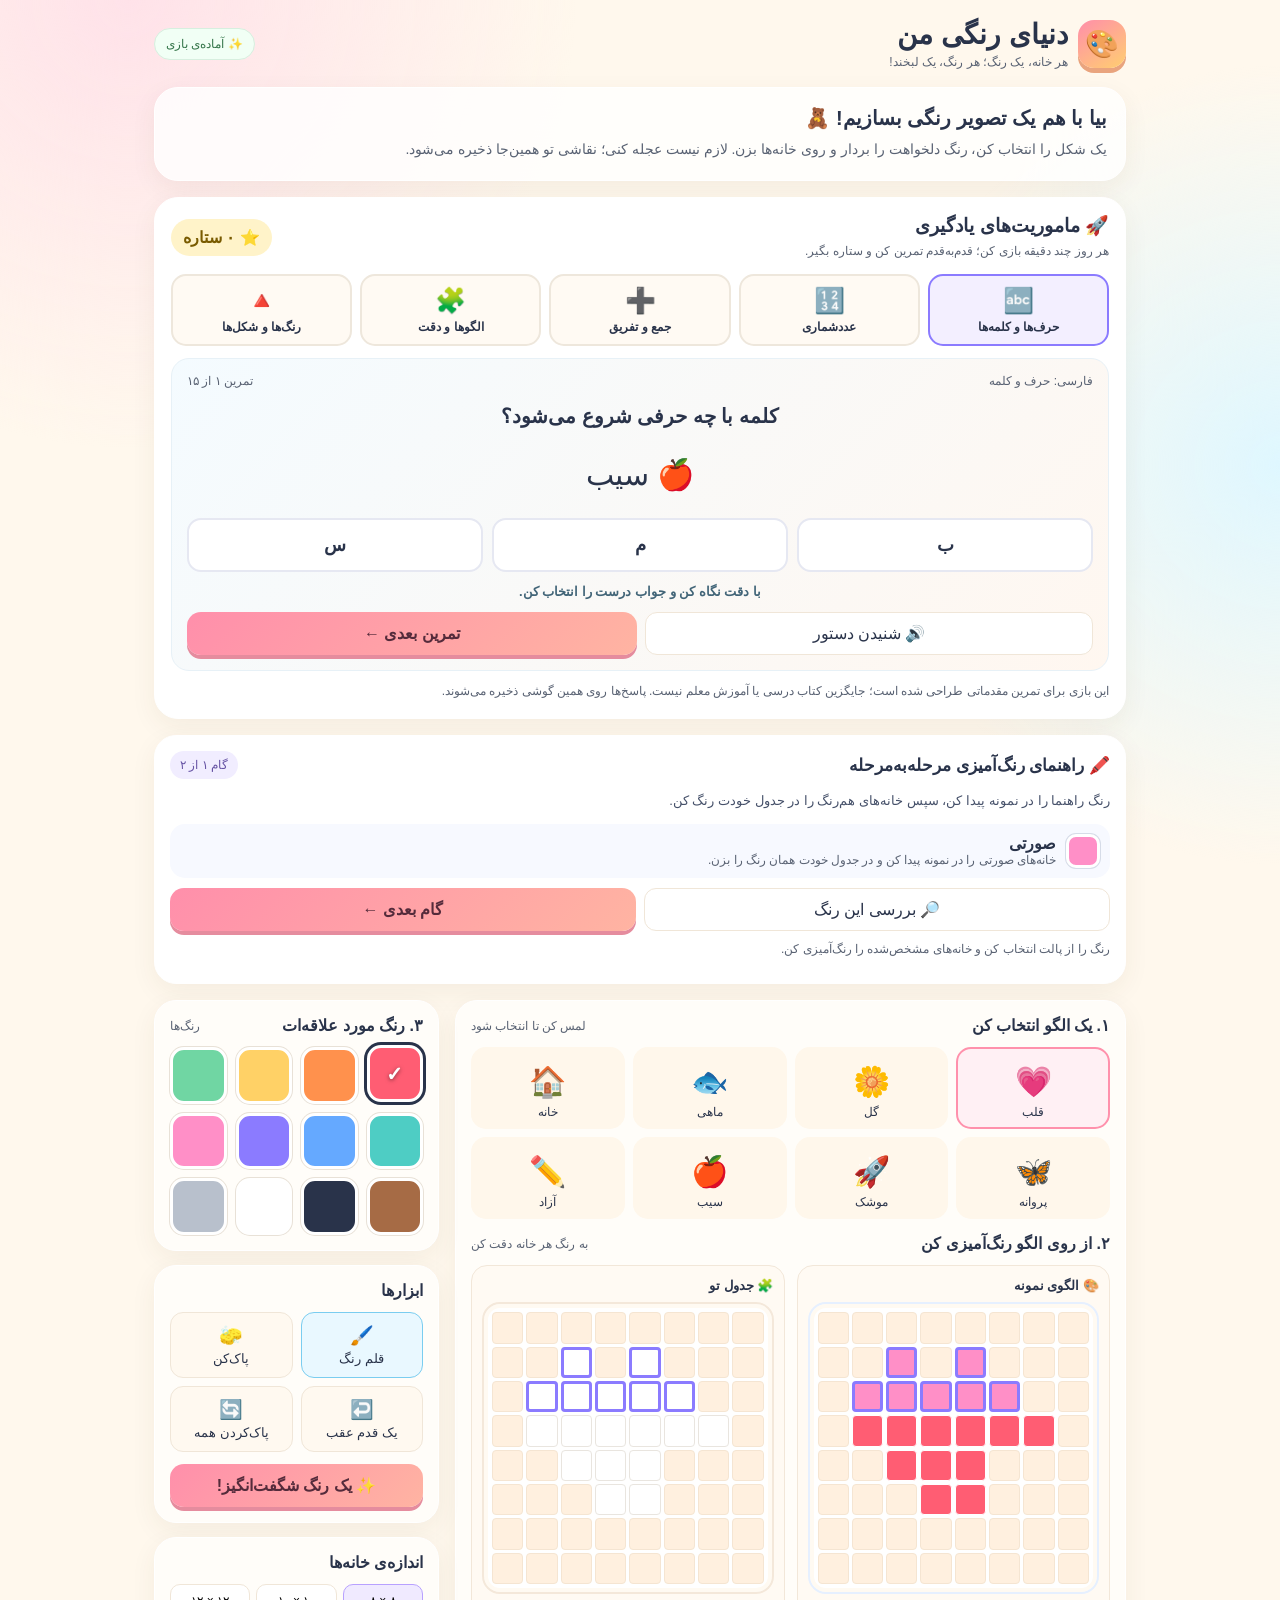
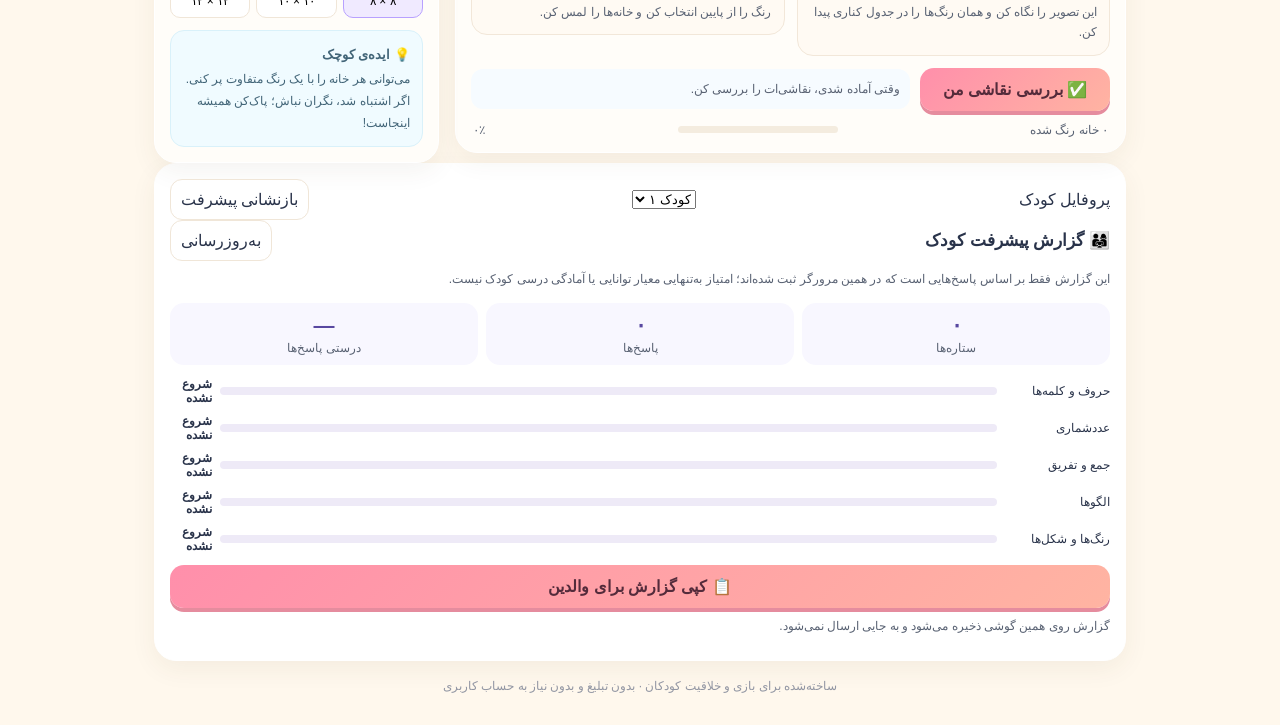
==== commit 8916f050: "Correct duplicate ARIA attributes" ====
--- a/index.html
+++ b/index.html
@@ -52,8 +52,8 @@
 </div>
 <div class="section-head"><h3>۲. از روی الگو رنگ‌آمیزی کن</h3><span class="small-note">به رنگ هر خانه دقت کن</span></div>
 <div class="challenge-layout">
- <section class="sample-card"><div class="sample-title">🎨 الگوی نمونه</div><div class="board-wrap sample-wrap"><div class="board" id="sampleBoard" role="grid" aria-label="نمونه رنگی" aria-label="الگوی رنگی نمونه"></div></div><p>این تصویر را نگاه کن و همان رنگ‌ها را در جدول کناری پیدا کن.</p></section>
- <section class="puzzle-card"><div class="sample-title">🧩 جدول تو</div><div class="board-wrap"><div class="board" id="board" role="grid" aria-label="شبکه نقاشی" role="group" aria-label="شبکه رنگ‌آمیزی"></div></div><p>رنگ را از پایین انتخاب کن و خانه‌ها را لمس کن.</p></section>
+ <section class="sample-card"><div class="sample-title">🎨 الگوی نمونه</div><div class="board-wrap sample-wrap"><div class="board" id="sampleBoard" role="img" aria-label="الگوی رنگی نمونه"></div></div><p>این تصویر را نگاه کن و همان رنگ‌ها را در جدول کناری پیدا کن.</p></section>
+ <section class="puzzle-card"><div class="sample-title">🧩 جدول تو</div><div class="board-wrap"><div class="board" id="board" role="grid" aria-label="شبکه رنگ‌آمیزی"></div></div><p>رنگ را از پایین انتخاب کن و خانه‌ها را لمس کن.</p></section>
 </div>
 <div class="check-row"><button class="primary" id="checkBtn">✅ بررسی نقاشی من</button><div id="checkResult" aria-live="polite">وقتی آماده شدی، نقاشی‌ات را بررسی کن.</div></div>
 <div class="status-row"><span id="countText">۰ خانه رنگ شده</span><div class="progress" aria-label="درصد رنگ‌آمیزی"><span id="progress"></span></div><span id="percent">۰٪</span></div>
--- a/style.css
+++ b/style.css
@@ -0,0 +1,38 @@
+@font-face{font-family:"Vazirmatn";src:local("Vazirmatn");font-style:normal;font-weight:100 900;font-display:swap}
+
+:root{--ink:#29334a;--muted:#596273;--paper:#fffdf8;--pink:#ff7c9c;--yellow:#ffd166;--blue:#70d6ff;--mint:#9be7c4;--purple:#b8a1ff;--line:#f0e6d8;--shadow:0 8px 26px #493d2410}
+*{box-sizing:border-box}html{background:#fff6e8}body{margin:0;color:var(--ink);font-family:"Vazirmatn",Tahoma,"Arial",sans-serif;background:radial-gradient(circle at 10% 0%,#ffe2e9 0,transparent 28rem),radial-gradient(circle at 100% 20%,#dff7ff 0,transparent 25rem),#fff8ed;min-height:100vh}
+button{font:inherit;cursor:pointer;touch-action:manipulation}button:focus-visible{outline:3px solid #4d9eff;outline-offset:3px}.app{max-width:1000px;margin:auto;padding:18px 14px 32px}
+header{display:flex;align-items:center;justify-content:space-between;gap:12px;margin-bottom:18px}.brand{display:flex;align-items:center;gap:10px}.logo{width:48px;height:48px;border-radius:16px;background:linear-gradient(145deg,#ff8eaa,#ffcf70);display:grid;place-items:center;font-size:27px;box-shadow:0 5px 0 #e9a47e}.brand h1{font-size:clamp(19px,4vw,28px);margin:0 0 4px}.brand p{margin:0;font-size:12px;color:var(--muted)}.saved{border:1px solid #d7efdf;background:#f1fff5;color:#35764a;border-radius:999px;padding:8px 11px;font-size:12px;white-space:nowrap}
+.hero{background:#ffffffcf;border:1px solid #fff;box-shadow:var(--shadow);border-radius:24px;padding:18px;margin-bottom:16px}.hero h2{margin:0 0 7px;font-size:20px}.hero p{margin:0;color:var(--muted);font-size:14px;line-height:1.8}
+.layout{display:grid;grid-template-columns:minmax(0,1fr) 285px;gap:16px;align-items:start}.panel{background:#fffdf9;border:1px solid #fff;box-shadow:var(--shadow);border-radius:22px;padding:15px}.canvas-panel{min-width:0}.section-head{display:flex;align-items:center;justify-content:space-between;gap:8px;margin-bottom:12px}.section-head h3{margin:0;font-size:16px}.small-note{font-size:12px;color:var(--muted)}
+.templates{display:grid;grid-template-columns:repeat(4,minmax(0,1fr));gap:8px;margin-bottom:15px}.template{border:2px solid transparent;background:#fff7eb;border-radius:15px;padding:8px 4px;color:var(--ink);min-width:0}.template.active{border-color:#ff91ac;background:#fff0f4}.template .preview{display:grid;place-items:center;font-size:30px;height:42px}.template span{display:block;font-size:12px;margin-top:3px}
+.board-wrap{width:min(100%,520px);margin:0 auto;background:#fff;border:2px solid #f4e8da;border-radius:18px;padding:8px;box-shadow:inset 0 0 0 4px #fffaf2}.board{display:grid;grid-template-columns:repeat(8,minmax(0,1fr));gap:3px;aspect-ratio:1;width:100%;touch-action:manipulation;user-select:none}.cell{border:1px solid #e9e5df;border-radius:4px;background:#fff;min-width:0;min-height:0;padding:0;transition:background-color .12s}.cell:active{transform:scale(.94)}.board.grid-10{grid-template-columns:repeat(10,minmax(0,1fr))}.board.grid-12{grid-template-columns:repeat(12,minmax(0,1fr))}.board.grid-12 .cell{border-radius:2px}
+.status-row{display:flex;align-items:center;justify-content:space-between;gap:8px;margin:12px 2px 0;color:var(--muted);font-size:12px}.progress{height:7px;background:#f4ecdf;border-radius:99px;overflow:hidden;flex:1;max-width:160px}.progress span{display:block;height:100%;width:0;background:linear-gradient(90deg,#ff8ca7,#ffd166);border-radius:99px;transition:width .2s}
+.side{display:grid;gap:14px}.palette{display:grid;grid-template-columns:repeat(4,1fr);gap:9px}.swatch{aspect-ratio:1;border:3px solid #fff;box-shadow:0 0 0 1px #e8e1d7;border-radius:14px;position:relative}.swatch.selected{box-shadow:0 0 0 3px var(--ink);transform:translateY(-2px)}.swatch.selected:after{content:"✓";position:absolute;inset:0;display:grid;place-items:center;font-size:20px;font-weight:bold;color:#fff;text-shadow:0 1px 4px #0008}.swatch.light.selected:after{color:#29334a;text-shadow:none}
+.tools{display:grid;grid-template-columns:1fr 1fr;gap:8px}.tool{border:1px solid var(--line);background:#fff9f0;border-radius:13px;padding:11px 7px;font-size:13px;color:var(--ink)}.tool.active{background:#e9f8ff;border-color:#7acdf0}.tool .ico{font-size:19px;display:block;margin-bottom:4px}.primary{border:0;background:linear-gradient(135deg,#ff8fab,#ffb4a2);color:#542b3b;font-weight:bold;border-radius:14px;padding:12px;width:100%;box-shadow:0 4px 0 #e58c9e}.primary:active{transform:translateY(2px);box-shadow:0 2px 0 #e58c9e}.secondary{border:1px solid var(--line);background:#fff;border-radius:12px;padding:10px;color:var(--ink)}.difficulty{display:flex;gap:6px}.difficulty button{flex:1;padding:9px 3px;border:1px solid var(--line);background:#fff;border-radius:10px;font-size:12px}.difficulty button.active{background:#f0eaff;border-color:#b8a1ff}.tip{background:#f0fbff;border:1px solid #d9f1fa;border-radius:14px;padding:12px;font-size:12px;line-height:1.8;color:#426578}.tip b{display:block;font-size:13px;margin-bottom:3px}
+.challenge-layout{display:grid;grid-template-columns:1fr 1fr;gap:12px;align-items:start}.sample-card,.puzzle-card{background:#fffaf3;border:1px solid #f2e7d9;border-radius:16px;padding:10px;min-width:0}.sample-title{font-size:13px;font-weight:bold;margin:2px 0 9px}.sample-card p,.puzzle-card p{font-size:12px;line-height:1.7;color:var(--muted);margin:8px 2px 2px}.sample-wrap{background:#fff;border-color:#e6f0ff}.sample-wrap .board{pointer-events:none}.check-row{display:grid;grid-template-columns:minmax(0,190px) 1fr;gap:10px;align-items:center;margin-top:12px}.check-row #checkResult{font-size:12px;line-height:1.7;color:var(--muted);background:#f6fbff;border-radius:12px;padding:10px}.check-row .primary{width:auto}@media(max-width:520px){.challenge-layout{grid-template-columns:1fr}.check-row{grid-template-columns:1fr}.check-row .primary{width:100%}}
+footer{text-align:center;font-size:12px;color:#9296a3;margin-top:18px}
+@media(max-width:760px){.app{padding:12px 10px 25px}.layout{grid-template-columns:1fr}.side{grid-template-columns:1fr 1fr}.side .panel:first-child{grid-column:1/-1}.palette{grid-template-columns:repeat(8,minmax(0,1fr));gap:7px}.swatch{border-radius:10px}.panel{padding:12px}.hero{padding:15px}.templates{grid-template-columns:repeat(4,minmax(0,1fr))}.brand p{font-size:12px}.saved{font-size:12px;padding:7px 9px}}
+@media(max-width:390px){.side{grid-template-columns:1fr}.side .panel:first-child{grid-column:auto}.palette{grid-template-columns:repeat(6,minmax(0,1fr))}.logo{width:42px;height:42px}.saved{white-space:normal;text-align:center;max-width:105px}}
+@media(prefers-reduced-motion:reduce){*{transition:none!important}}
+
+.learning{background:#fff;border:1px solid #fff;box-shadow:var(--shadow);border-radius:24px;padding:16px;margin-bottom:16px}
+.learning-top{display:flex;align-items:center;justify-content:space-between;gap:10px;margin-bottom:12px}
+.learning-top h2{font-size:19px;margin:0 0 4px}.learning-top p{font-size:12px;line-height:1.7;color:var(--muted);margin:0}
+.star-count{background:#fff3c9;color:#795b00;border-radius:999px;padding:9px 12px;font-weight:bold;white-space:nowrap}
+.activity-tabs{display:grid;grid-template-columns:repeat(5,minmax(0,1fr));gap:8px;margin:12px 0}
+.activity-tab{border:2px solid #eee7dc;background:#fffaf3;border-radius:15px;padding:10px 5px;color:var(--ink);font-weight:bold;font-size:12px;min-width:0}
+.activity-tab span{display:block;font-size:25px;margin-bottom:5px}.activity-tab.active{border-color:#8b7bff;background:#f3efff}
+.activity-box{border-radius:18px;background:linear-gradient(135deg,#f4fbff,#fff7f0);padding:15px;border:1px solid #e7f1f7}
+.activity-meta{display:flex;justify-content:space-between;gap:8px;color:var(--muted);font-size:12px;margin-bottom:10px}
+.activity-question{font-size:20px;line-height:1.8;font-weight:bold;text-align:center;margin:8px 0 12px}
+.activity-visual{min-height:58px;display:flex;justify-content:center;align-items:center;flex-wrap:wrap;gap:5px;font-size:30px;margin:8px auto 14px}
+.activity-options{display:grid;grid-template-columns:repeat(3,minmax(0,1fr));gap:9px}
+.answer-option{border:2px solid #e6e8f2;background:white;border-radius:14px;min-height:54px;padding:9px 5px;font-size:18px;font-weight:bold;color:var(--ink)}
+.answer-option:disabled{opacity:1}.answer-option.correct{background:#e3f8e9;border-color:#55b878}.answer-option.incorrect{background:#fff0ed;border-color:#ff9a86}
+.activity-feedback{min-height:40px;text-align:center;font-size:13px;font-weight:bold;line-height:1.8;padding:8px 2px;color:#426578}
+.activity-actions{display:flex;gap:8px}.activity-actions button{flex:1}
+.learning-foot{font-size:12px;line-height:1.8;color:var(--muted);margin-top:10px}
+@media(max-width:520px){.learning{padding:12px}.activity-tabs{grid-template-columns:repeat(2,minmax(0,1fr))}.activity-question{font-size:18px}.activity-options{gap:6px}.answer-option{font-size:16px}.learning-top h2{font-size:17px}.star-count{font-size:12px;padding:8px}}
+.guide-panel,.parent-panel{background:#fff;border:1px solid #fff;box-shadow:var(--shadow);border-radius:22px;padding:15px;margin:0 0 16px}.guide-head,.parent-head{display:flex;align-items:center;justify-content:space-between;gap:10px}.guide-head h3,.parent-head h3{margin:0;font-size:17px}.guide-progress{font-size:12px;color:#6754a5;background:#f1edff;border-radius:999px;padding:7px 10px;white-space:nowrap}.guide-instruction{font-size:13px;line-height:1.9;margin:10px 0;color:#46516a}.guide-target{display:flex;align-items:center;gap:10px;border-radius:15px;background:#f7f9ff;padding:10px;margin:10px 0}.guide-swatch{width:34px;height:34px;border:3px solid #fff;box-shadow:0 0 0 1px #d6dce8;border-radius:10px;flex-shrink:0}.guide-actions{display:grid;grid-template-columns:1fr 1fr;gap:8px}.guide-actions button{width:100%}.cell.guide-highlight{outline:3px solid #8b7bff!important;outline-offset:-3px;z-index:1}.parent-stats{display:grid;grid-template-columns:repeat(3,minmax(0,1fr));gap:8px;margin:12px 0}.parent-stat{background:#f8f7ff;border-radius:14px;padding:10px;text-align:center}.parent-stat strong{display:block;font-size:21px;color:#5848a0}.parent-stat span{display:block;font-size:12px;color:var(--muted);margin-top:4px}.skill-report{display:grid;gap:9px;margin:12px 0}.skill-line{display:grid;grid-template-columns:105px minmax(0,1fr) 42px;align-items:center;gap:8px;font-size:12px}.skill-track{height:8px;border-radius:99px;background:#eeeaf7;overflow:hidden}.skill-track span{display:block;height:100%;background:linear-gradient(90deg,#8b7bff,#70d6a3);border-radius:99px}.report-note{font-size:12px;color:var(--muted);line-height:1.8;margin:8px 0}@media(max-width:520px){.guide-panel,.parent-panel{padding:12px}.guide-actions{grid-template-columns:1fr}.parent-stat{padding:8px 4px}.parent-stat strong{font-size:18px}.skill-line{grid-template-columns:90px minmax(0,1fr) 35px;gap:6px}}
